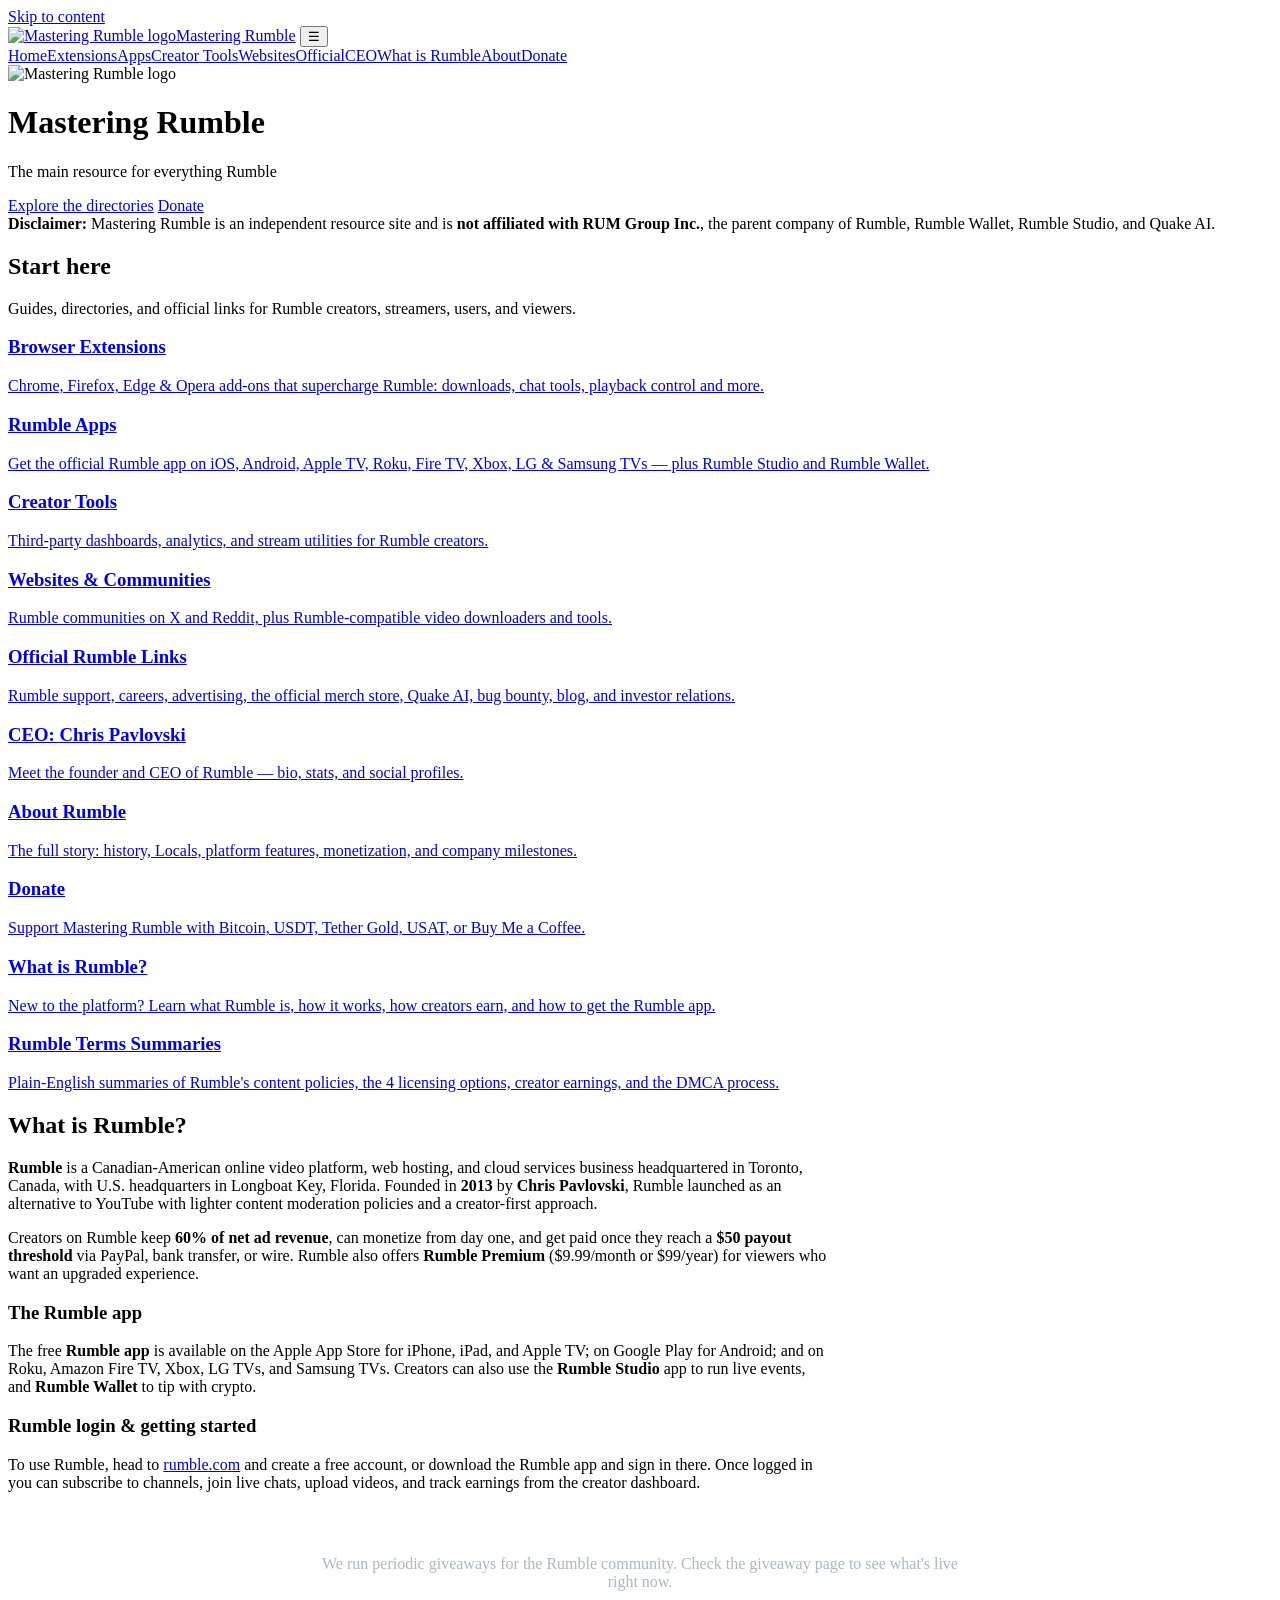
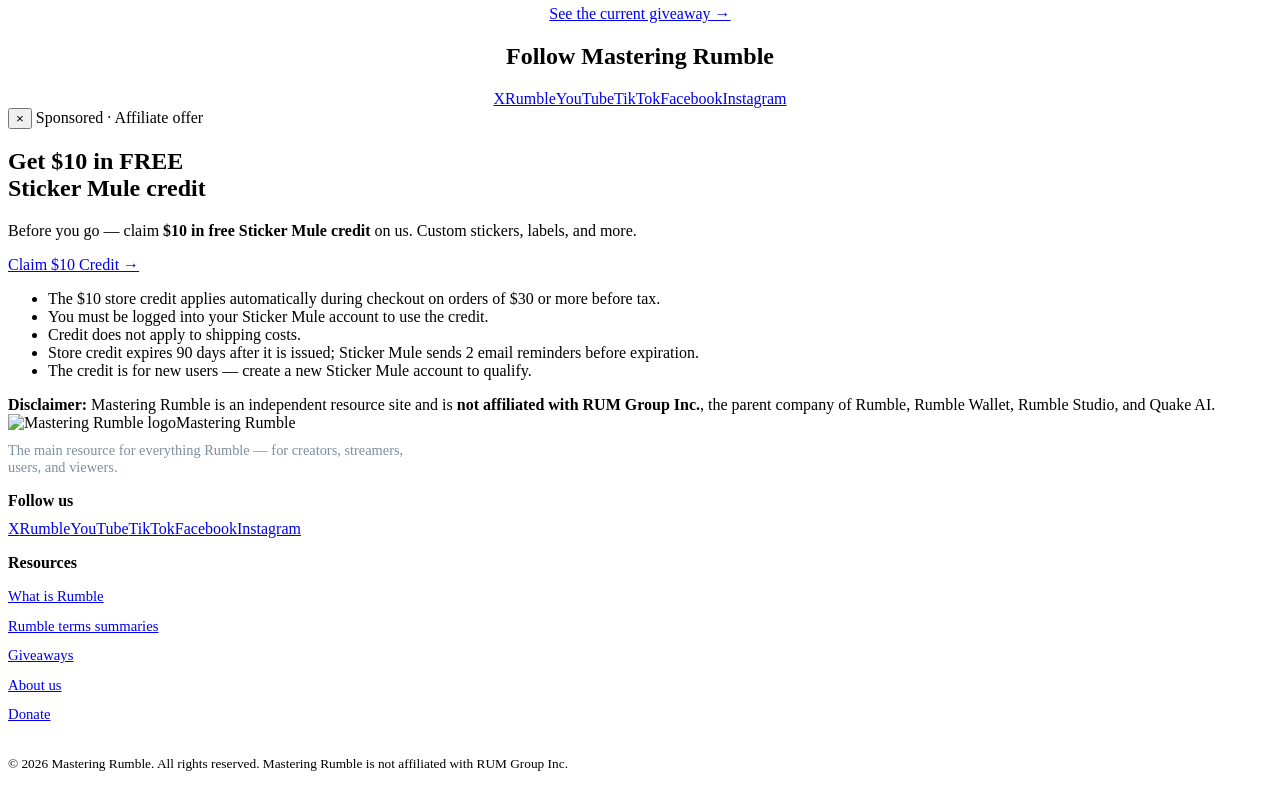
==== index.html @ aca69d5c "deploy index.html" ====
<!DOCTYPE html>
<html lang="en">
<head>
<meta charset="utf-8">
<meta name="viewport" content="width=device-width, initial-scale=1">
<title>Mastering Rumble — The Main Resource for Everything Rumble</title>
<meta name="description" content="Mastering Rumble is the main resource for everything Rumble: apps, browser extensions, creator tools, official links, and guides for Rumble creators, streamers, users, and viewers.">
<link rel="canonical" href="https://masteringrumble.com/index.html">
<meta property="og:type" content="website">
<meta property="og:site_name" content="Mastering Rumble">
<meta property="og:title" content="Mastering Rumble — The Main Resource for Everything Rumble">
<meta property="og:description" content="Mastering Rumble is the main resource for everything Rumble: apps, browser extensions, creator tools, official links, and guides for Rumble creators, streamers, users, and viewers.">
<meta property="og:url" content="https://masteringrumble.com/index.html">
<meta property="og:image" content="https://masteringrumble.com/assets/img/og-index.png">
<meta name="twitter:card" content="summary_large_image">
<meta name="twitter:title" content="Mastering Rumble — The Main Resource for Everything Rumble">
<meta name="twitter:description" content="Mastering Rumble is the main resource for everything Rumble: apps, browser extensions, creator tools, official links, and guides for Rumble creators, streamers, users, and viewers.">
<meta name="twitter:image" content="https://masteringrumble.com/assets/img/og-index.png">
<link rel="icon" type="image/png" href="/assets/img/favicon.png">
<link rel="icon" type="image/x-icon" href="/assets/img/favicon.ico">
<link rel="apple-touch-icon" href="/assets/img/apple-touch-icon.png">
<meta name="theme-color" content="#061726">
<link rel="preconnect" href="https://fonts.googleapis.com">
<link rel="preconnect" href="https://fonts.gstatic.com" crossorigin>
<link href="https://fonts.googleapis.com/css2?family=Inter:wght@400;600;700;800&display=swap" rel="stylesheet">
<link rel="stylesheet" href="/assets/css/style.css">
  <script type="application/ld+json">
{
  "@context": "https://schema.org",
  "@type": "Organization",
  "name": "Mastering Rumble",
  "url": "https://masteringrumble.com",
  "logo": "https://masteringrumble.com/assets/MR_Logo.png",
  "sameAs": [
    "https://x.com/masteringrumble",
    "https://rumble.com/masteringrumble",
    "https://youtube.com/@masteringrumble",
    "https://tiktok.com/@masteringrumble",
    "https://facebook.com/masteringrumble",
    "https://instagram.com/masteringrumble"
  ]
}
  </script>
  <script type="application/ld+json">
{
  "@context": "https://schema.org",
  "@type": "WebSite",
  "name": "Mastering Rumble",
  "url": "https://masteringrumble.com",
  "description": "The main resource for everything Rumble: apps, browser extensions, creator tools, official links, and guides for Rumble creators, streamers, users, and viewers."
}
  </script>
</head>
<body>
<a class="skip" href="#main">Skip to content</a>
<header class="site">
<div class="wrap nav">
<a class="brand" href="/index.html"><img src="/assets/MR_Logo.png" alt="Mastering Rumble logo" width="42" height="42">Mastering Rumble</a>
<button class="nav-toggle" id="navToggle" aria-label="Toggle navigation">&#9776;</button>
<nav class="links" id="navLinks" aria-label="Main navigation">
<a href="/index.html" class="active">Home</a><a href="/extensions.html">Extensions</a><a href="/apps.html">Apps</a><a href="/creator-tools.html">Creator Tools</a><a href="/websites.html">Websites</a><a href="/official.html">Official</a><a href="/ceo.html">CEO</a><a href="/what-is-rumble.html">What is Rumble</a><a href="/about.html">About</a><a href="/donate.html">Donate</a>
</nav>
</div>
</header>
<main id="main">
<div class="hero">
<div class="wrap">
<img class="logo" src="/assets/MR_Logo.png" alt="Mastering Rumble logo" width="150" height="150">
<h1>Mastering <span class="g">Rumble</span></h1>
<p class="tag">The main resource for everything Rumble</p>
<a class="btn" href="/extensions.html">Explore the directories</a>
<a class="btn ghost" href="/donate.html">Donate</a>
</div>
</div>
<div class="wrap"><div class="disclaimer"><strong>Disclaimer:</strong> Mastering Rumble is an independent resource site and is <strong>not affiliated with RUM Group Inc.</strong>, the parent company of Rumble, Rumble Wallet, Rumble Studio, and Quake AI.</div></div>
<section><div class="wrap">
<h2 class="sec">Start <span class="g">here</span></h2>
<p class="lead">Guides, directories, and official links for Rumble creators, streamers, users, and viewers.</p>
<div class="cards"><article class="card"><a class="cardlink" href="/extensions.html"><h3>Browser Extensions</h3><p>Chrome, Firefox, Edge & Opera add-ons that supercharge Rumble: downloads, chat tools, playback control and more.</p></a></article><article class="card"><a class="cardlink" href="/apps.html"><h3>Rumble Apps</h3><p>Get the official Rumble app on iOS, Android, Apple TV, Roku, Fire TV, Xbox, LG & Samsung TVs — plus Rumble Studio and Rumble Wallet.</p></a></article><article class="card"><a class="cardlink" href="/creator-tools.html"><h3>Creator Tools</h3><p>Third-party dashboards, analytics, and stream utilities for Rumble creators.</p></a></article><article class="card"><a class="cardlink" href="/websites.html"><h3>Websites & Communities</h3><p>Rumble communities on X and Reddit, plus Rumble-compatible video downloaders and tools.</p></a></article><article class="card"><a class="cardlink" href="/official.html"><h3>Official Rumble Links</h3><p>Rumble support, careers, advertising, the official merch store, Quake AI, bug bounty, blog, and investor relations.</p></a></article><article class="card"><a class="cardlink" href="/ceo.html"><h3>CEO: Chris Pavlovski</h3><p>Meet the founder and CEO of Rumble — bio, stats, and social profiles.</p></a></article><article class="card"><a class="cardlink" href="/about.html"><h3>About Rumble</h3><p>The full story: history, Locals, platform features, monetization, and company milestones.</p></a></article><article class="card"><a class="cardlink" href="/donate.html"><h3>Donate</h3><p>Support Mastering Rumble with Bitcoin, USDT, Tether Gold, USAT, or Buy Me a Coffee.</p></a></article><article class="card"><a class="cardlink" href="/what-is-rumble.html"><h3>What is Rumble?</h3><p>New to the platform? Learn what Rumble is, how it works, how creators earn, and how to get the Rumble app.</p></a></article><article class="card"><a class="cardlink" href="/official.html#legal"><h3>Rumble Terms Summaries</h3><p>Plain-English summaries of Rumble's content policies, the 4 licensing options, creator earnings, and the DMCA process.</p></a></article></div>
</div></section>
<section><div class="wrap">
<h2 class="sec">What is <span class="g">Rumble</span>?</h2>
<div class="prose" style="max-width:820px">
<p><strong>Rumble</strong> is a Canadian-American online video platform, web hosting, and cloud services business headquartered in Toronto, Canada, with U.S. headquarters in Longboat Key, Florida. Founded in <strong>2013</strong> by <strong>Chris Pavlovski</strong>, Rumble launched as an alternative to YouTube with lighter content moderation policies and a creator-first approach.</p>
<p>Creators on Rumble keep <strong>60% of net ad revenue</strong>, can monetize from day one, and get paid once they reach a <strong>$50 payout threshold</strong> via PayPal, bank transfer, or wire. Rumble also offers <strong>Rumble Premium</strong> ($9.99/month or $99/year) for viewers who want an upgraded experience.</p>
<h3>The Rumble app</h3>
<p>The free <strong>Rumble app</strong> is available on the Apple App Store for iPhone, iPad, and Apple TV; on Google Play for Android; and on Roku, Amazon Fire TV, Xbox, LG TVs, and Samsung TVs. Creators can also use the <strong>Rumble Studio</strong> app to run live events, and <strong>Rumble Wallet</strong> to tip with crypto.</p>
<h3>Rumble login &amp; getting started</h3>
<p>To use Rumble, head to <a href="https://rumble.com" target="_blank" rel="noopener">rumble.com</a> and create a free account, or download the Rumble app and sign in there. Once logged in you can subscribe to channels, join live chats, upload videos, and track earnings from the creator dashboard.</p>
</div>
</div></section>
<section><div class="wrap">
<div class="addr" style="text-align:center;border-color:var(--green)">
<h3 style="font-size:1.25rem;color:#fff">Current <span style="color:var(--green)">giveaways</span></h3>
<p style="color:#a9b8c4;max-width:640px;margin:0 auto 14px">We run periodic giveaways for the Rumble community. Check the giveaway page to see what's live right now.</p>
<a class="btn" href="/giveaway/">See the current giveaway &rarr;</a>
</div>
</div></section>
<section><div class="wrap" style="text-align:center">
<h2 class="sec">Follow <span class="g">Mastering Rumble</span></h2>
<div class="socials"><a href="https://x.com/masteringrumble" target="_blank" rel="noopener">X</a><a href="https://rumble.com/masteringrumble" target="_blank" rel="noopener">Rumble</a><a href="https://youtube.com/@masteringrumble" target="_blank" rel="noopener">YouTube</a><a href="https://tiktok.com/@masteringrumble" target="_blank" rel="noopener">TikTok</a><a href="https://facebook.com/masteringrumble" target="_blank" rel="noopener">Facebook</a><a href="https://instagram.com/masteringrumble" target="_blank" rel="noopener">Instagram</a></div>
</div></section>
</main>
<div id="exitOverlay" role="dialog" aria-modal="true" aria-labelledby="exitTitle">
<div id="exitPopup">
<button id="exitClose" aria-label="Close offer">&times;</button>
<span class="badge">Sponsored &middot; Affiliate offer</span>
<h2 id="exitTitle">Get <span class="g">$10</span> in FREE<br>Sticker Mule credit</h2>
<p>Before you go — claim <strong>$10 in free Sticker Mule credit</strong> on us. Custom stickers, labels, and more.</p>
<a class="btn" href="https://www.stickermule.com/unlock?ref_id=0599935801&utm_medium=link&utm_source=invite" target="_blank" rel="sponsored noopener nofollow">Claim $10 Credit &rarr;</a>
<div class="terms" style="margin-top:16px"><ul><li>The $10 store credit applies automatically during checkout on orders of $30 or more before tax.</li><li>You must be logged into your Sticker Mule account to use the credit.</li><li>Credit does not apply to shipping costs.</li><li>Store credit expires 90 days after it is issued; Sticker Mule sends 2 email reminders before expiration.</li><li>The credit is for new users — create a new Sticker Mule account to qualify.</li></ul></div>
</div>
</div>
<footer>
<div class="wrap">
<div class="disclaimer"><strong>Disclaimer:</strong> Mastering Rumble is an independent resource site and is <strong>not affiliated with RUM Group Inc.</strong>, the parent company of Rumble, Rumble Wallet, Rumble Studio, and Quake AI.</div>
<div class="frow">
<div>
<div class="fbrand"><img src="/assets/MR_Logo.png" alt="Mastering Rumble logo" width="38" height="38">Mastering Rumble</div>
<p style="margin-top:10px;max-width:420px;font-size:.9rem;color:#7d8fa0">The main resource for everything Rumble — for creators, streamers, users, and viewers.</p>
</div>
<div>
<p style="font-weight:700;margin-bottom:10px">Follow us</p>
<div class="socials" style="justify-content:flex-start;margin:0"><a href="https://x.com/masteringrumble" target="_blank" rel="noopener">X</a><a href="https://rumble.com/masteringrumble" target="_blank" rel="noopener">Rumble</a><a href="https://youtube.com/@masteringrumble" target="_blank" rel="noopener">YouTube</a><a href="https://tiktok.com/@masteringrumble" target="_blank" rel="noopener">TikTok</a><a href="https://facebook.com/masteringrumble" target="_blank" rel="noopener">Facebook</a><a href="https://instagram.com/masteringrumble" target="_blank" rel="noopener">Instagram</a></div>
</div>
<div>
<p style="font-weight:700;margin-bottom:10px">Resources</p>
<p style="font-size:.92rem;line-height:2;margin:0">
<a href="/what-is-rumble.html">What is Rumble</a><br>
<a href="/official.html#legal">Rumble terms summaries</a><br>
<a href="/giveaway/">Giveaways</a><br>
<a href="/about.html">About us</a><br>
<a href="/donate.html">Donate</a>
</p>
</div>
</div>
<p style="margin-top:24px"><small>&copy; 2026 Mastering Rumble. All rights reserved. Mastering Rumble is not affiliated with RUM Group Inc.</small></p>
</div>
</footer>
<script src="/assets/js/main.js"></script>
</body>
</html>
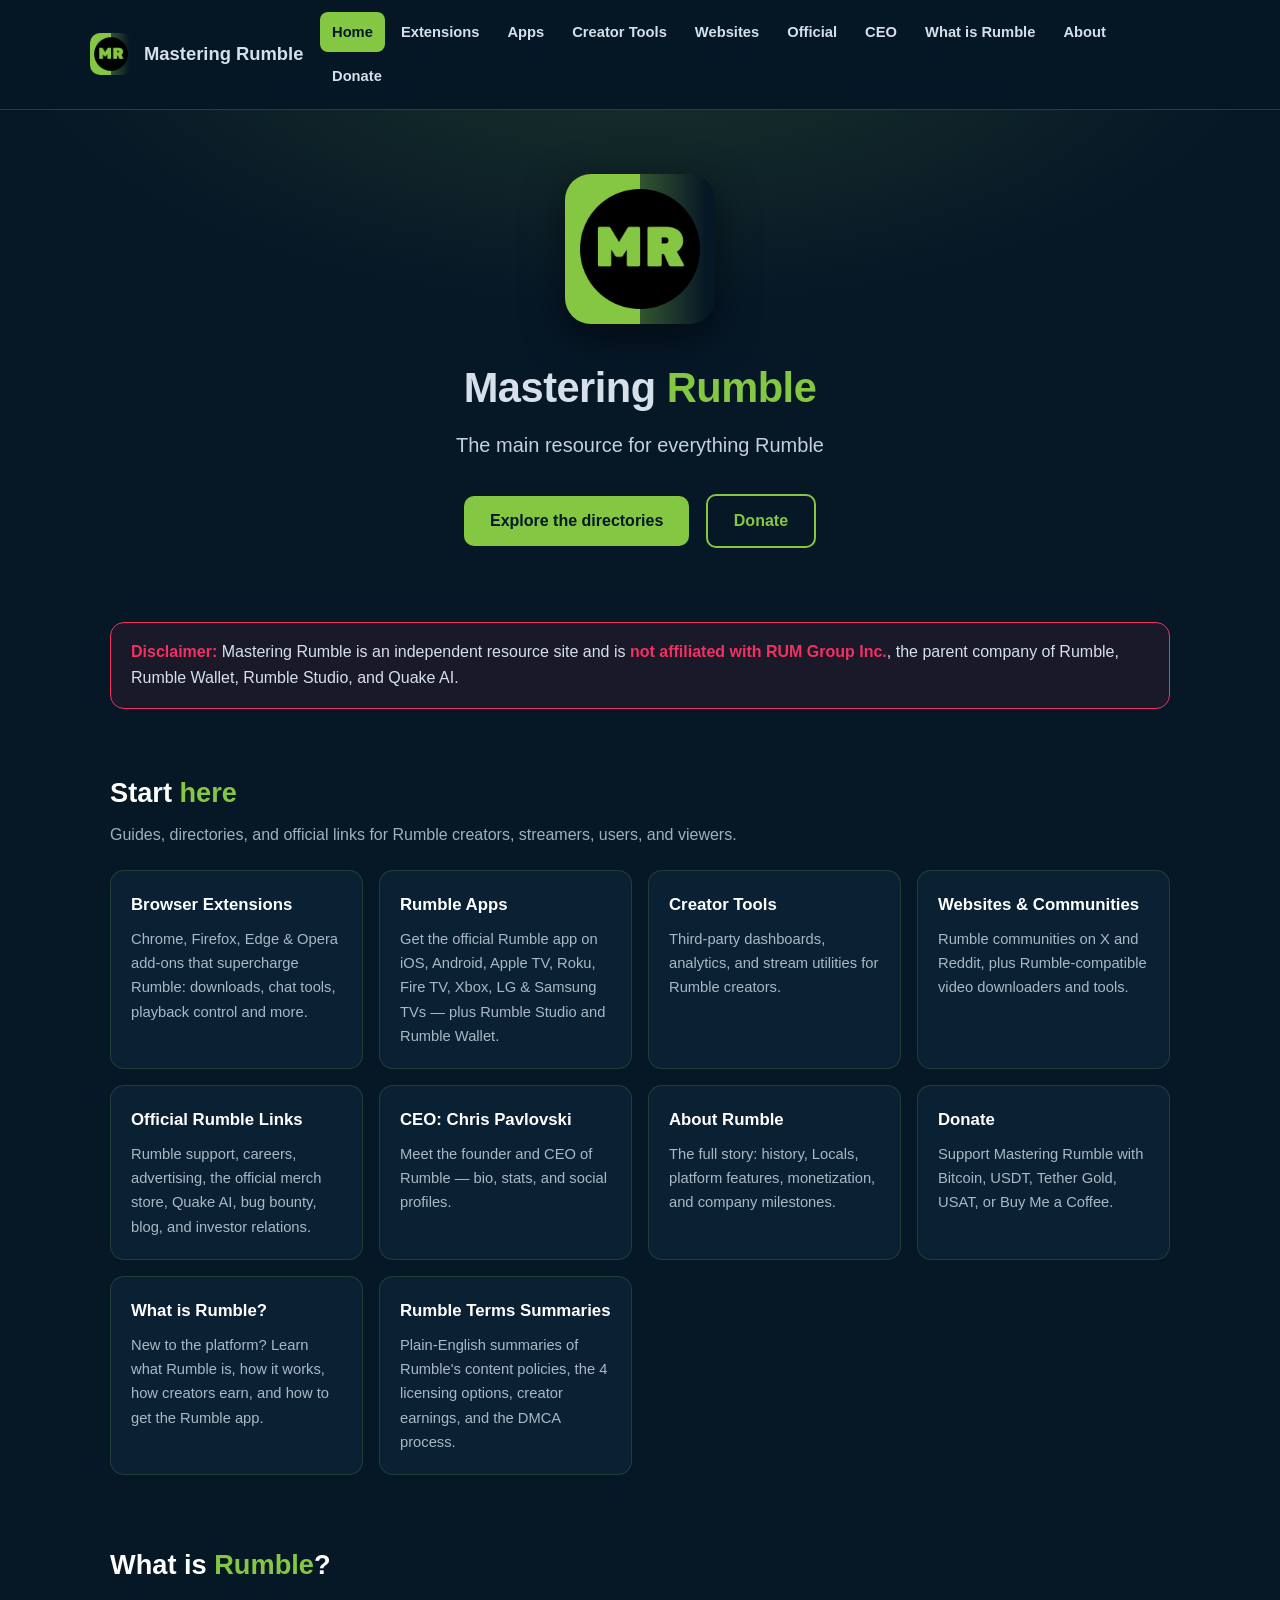
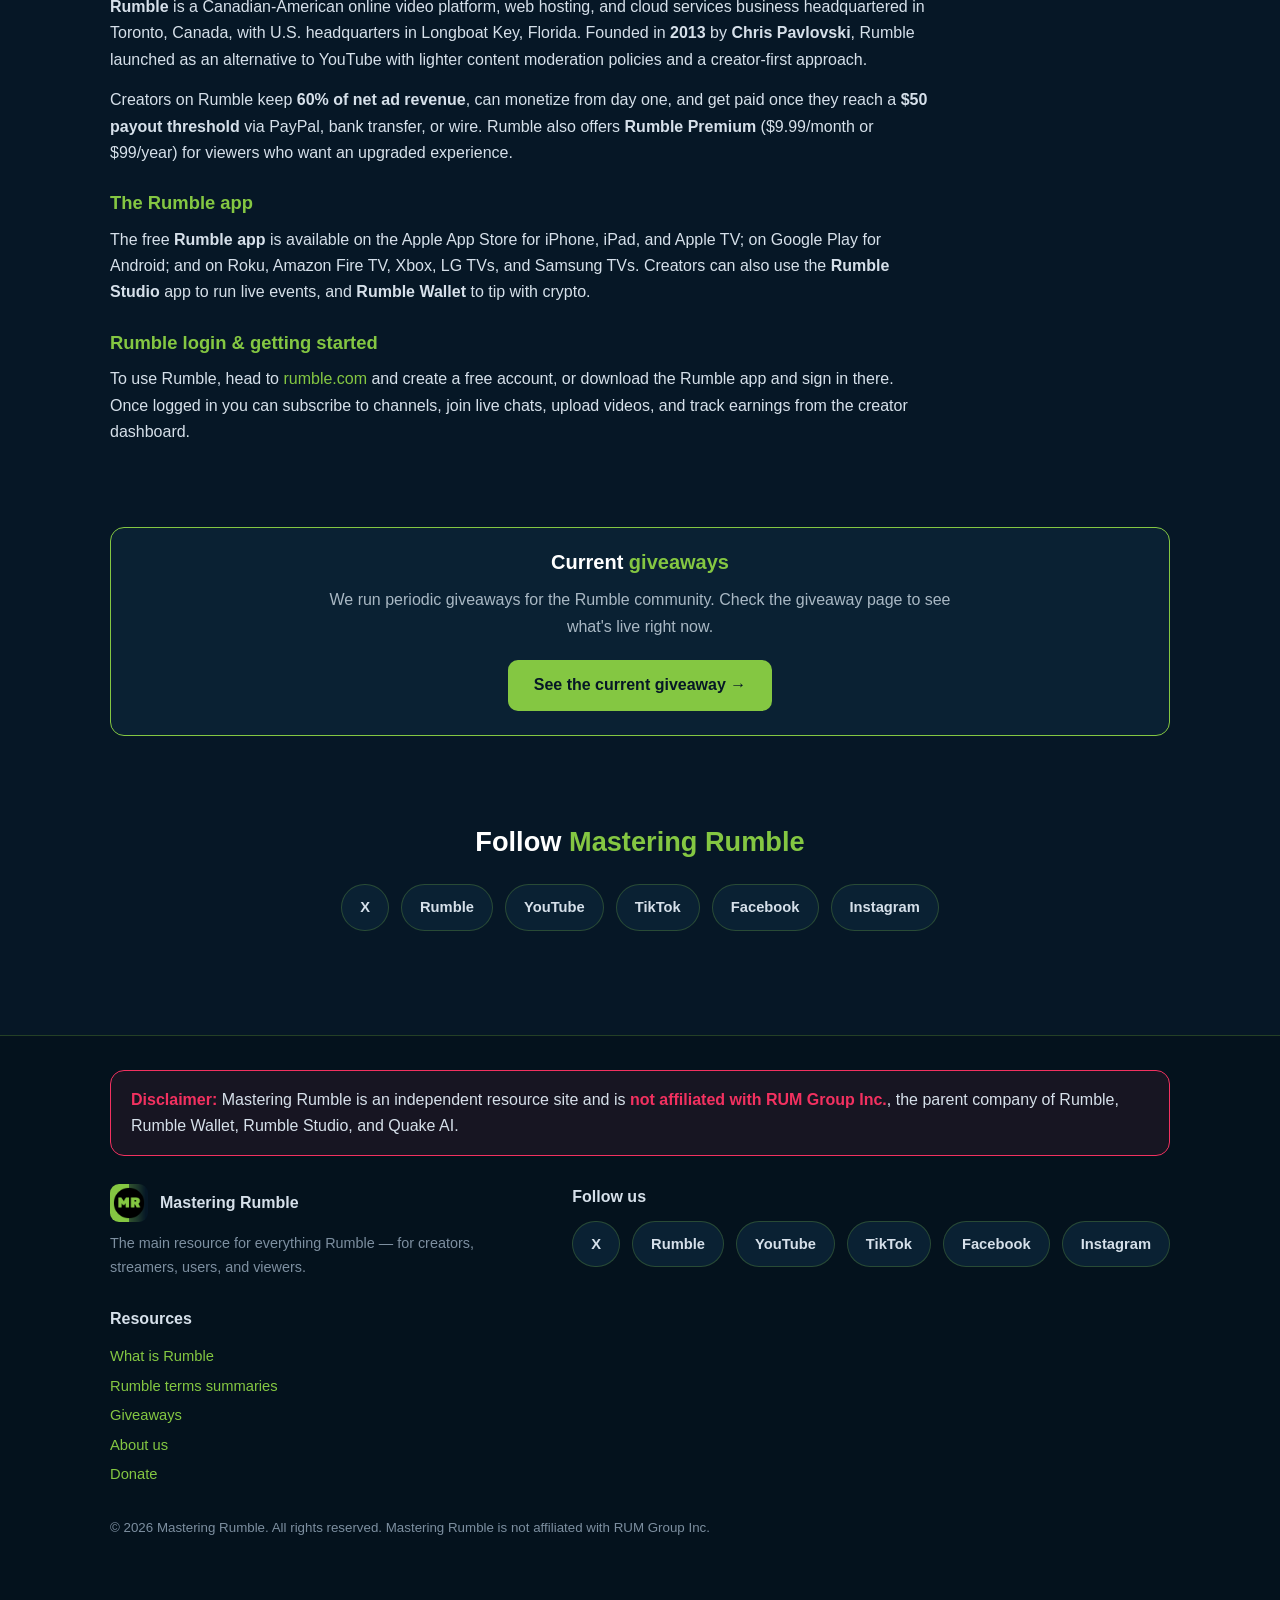
==== commit 0dfcd1bd: "deploy index.html" ====
--- a/index.html
+++ b/index.html
@@ -16,14 +16,14 @@
 <meta name="twitter:title" content="Mastering Rumble — The Main Resource for Everything Rumble">
 <meta name="twitter:description" content="Mastering Rumble is the main resource for everything Rumble: apps, browser extensions, creator tools, official links, and guides for Rumble creators, streamers, users, and viewers.">
 <meta name="twitter:image" content="https://masteringrumble.com/assets/img/og-index.png">
-<link rel="icon" type="image/png" href="/assets/img/favicon.png">
-<link rel="icon" type="image/x-icon" href="/assets/img/favicon.ico">
-<link rel="apple-touch-icon" href="/assets/img/apple-touch-icon.png">
+<link rel="icon" type="image/png" href="assets/img/favicon.png">
+<link rel="icon" type="image/x-icon" href="assets/img/favicon.ico">
+<link rel="apple-touch-icon" href="assets/img/apple-touch-icon.png">
 <meta name="theme-color" content="#061726">
 <link rel="preconnect" href="https://fonts.googleapis.com">
 <link rel="preconnect" href="https://fonts.gstatic.com" crossorigin>
 <link href="https://fonts.googleapis.com/css2?family=Inter:wght@400;600;700;800&display=swap" rel="stylesheet">
-<link rel="stylesheet" href="/assets/css/style.css">
+<link rel="stylesheet" href="assets/css/style.css">
   <script type="application/ld+json">
 {
   "@context": "https://schema.org",
@@ -55,28 +55,28 @@
 <a class="skip" href="#main">Skip to content</a>
 <header class="site">
 <div class="wrap nav">
-<a class="brand" href="/index.html"><img src="/assets/MR_Logo.png" alt="Mastering Rumble logo" width="42" height="42">Mastering Rumble</a>
+<a class="brand" href="index.html"><img src="assets/MR_Logo.png" alt="Mastering Rumble logo" width="42" height="42">Mastering Rumble</a>
 <button class="nav-toggle" id="navToggle" aria-label="Toggle navigation">&#9776;</button>
 <nav class="links" id="navLinks" aria-label="Main navigation">
-<a href="/index.html" class="active">Home</a><a href="/extensions.html">Extensions</a><a href="/apps.html">Apps</a><a href="/creator-tools.html">Creator Tools</a><a href="/websites.html">Websites</a><a href="/official.html">Official</a><a href="/ceo.html">CEO</a><a href="/what-is-rumble.html">What is Rumble</a><a href="/about.html">About</a><a href="/donate.html">Donate</a>
+<a href="index.html" class="active">Home</a><a href="extensions.html">Extensions</a><a href="apps.html">Apps</a><a href="creator-tools.html">Creator Tools</a><a href="websites.html">Websites</a><a href="official.html">Official</a><a href="ceo.html">CEO</a><a href="what-is-rumble.html">What is Rumble</a><a href="about.html">About</a><a href="donate.html">Donate</a>
 </nav>
 </div>
 </header>
 <main id="main">
 <div class="hero">
 <div class="wrap">
-<img class="logo" src="/assets/MR_Logo.png" alt="Mastering Rumble logo" width="150" height="150">
+<img class="logo" src="assets/MR_Logo.png" alt="Mastering Rumble logo" width="150" height="150">
 <h1>Mastering <span class="g">Rumble</span></h1>
 <p class="tag">The main resource for everything Rumble</p>
-<a class="btn" href="/extensions.html">Explore the directories</a>
-<a class="btn ghost" href="/donate.html">Donate</a>
+<a class="btn" href="extensions.html">Explore the directories</a>
+<a class="btn ghost" href="donate.html">Donate</a>
 </div>
 </div>
 <div class="wrap"><div class="disclaimer"><strong>Disclaimer:</strong> Mastering Rumble is an independent resource site and is <strong>not affiliated with RUM Group Inc.</strong>, the parent company of Rumble, Rumble Wallet, Rumble Studio, and Quake AI.</div></div>
 <section><div class="wrap">
 <h2 class="sec">Start <span class="g">here</span></h2>
 <p class="lead">Guides, directories, and official links for Rumble creators, streamers, users, and viewers.</p>
-<div class="cards"><article class="card"><a class="cardlink" href="/extensions.html"><h3>Browser Extensions</h3><p>Chrome, Firefox, Edge & Opera add-ons that supercharge Rumble: downloads, chat tools, playback control and more.</p></a></article><article class="card"><a class="cardlink" href="/apps.html"><h3>Rumble Apps</h3><p>Get the official Rumble app on iOS, Android, Apple TV, Roku, Fire TV, Xbox, LG & Samsung TVs — plus Rumble Studio and Rumble Wallet.</p></a></article><article class="card"><a class="cardlink" href="/creator-tools.html"><h3>Creator Tools</h3><p>Third-party dashboards, analytics, and stream utilities for Rumble creators.</p></a></article><article class="card"><a class="cardlink" href="/websites.html"><h3>Websites & Communities</h3><p>Rumble communities on X and Reddit, plus Rumble-compatible video downloaders and tools.</p></a></article><article class="card"><a class="cardlink" href="/official.html"><h3>Official Rumble Links</h3><p>Rumble support, careers, advertising, the official merch store, Quake AI, bug bounty, blog, and investor relations.</p></a></article><article class="card"><a class="cardlink" href="/ceo.html"><h3>CEO: Chris Pavlovski</h3><p>Meet the founder and CEO of Rumble — bio, stats, and social profiles.</p></a></article><article class="card"><a class="cardlink" href="/about.html"><h3>About Rumble</h3><p>The full story: history, Locals, platform features, monetization, and company milestones.</p></a></article><article class="card"><a class="cardlink" href="/donate.html"><h3>Donate</h3><p>Support Mastering Rumble with Bitcoin, USDT, Tether Gold, USAT, or Buy Me a Coffee.</p></a></article><article class="card"><a class="cardlink" href="/what-is-rumble.html"><h3>What is Rumble?</h3><p>New to the platform? Learn what Rumble is, how it works, how creators earn, and how to get the Rumble app.</p></a></article><article class="card"><a class="cardlink" href="/official.html#legal"><h3>Rumble Terms Summaries</h3><p>Plain-English summaries of Rumble's content policies, the 4 licensing options, creator earnings, and the DMCA process.</p></a></article></div>
+<div class="cards"><article class="card"><a class="cardlink" href="extensions.html"><h3>Browser Extensions</h3><p>Chrome, Firefox, Edge & Opera add-ons that supercharge Rumble: downloads, chat tools, playback control and more.</p></a></article><article class="card"><a class="cardlink" href="apps.html"><h3>Rumble Apps</h3><p>Get the official Rumble app on iOS, Android, Apple TV, Roku, Fire TV, Xbox, LG & Samsung TVs — plus Rumble Studio and Rumble Wallet.</p></a></article><article class="card"><a class="cardlink" href="creator-tools.html"><h3>Creator Tools</h3><p>Third-party dashboards, analytics, and stream utilities for Rumble creators.</p></a></article><article class="card"><a class="cardlink" href="websites.html"><h3>Websites & Communities</h3><p>Rumble communities on X and Reddit, plus Rumble-compatible video downloaders and tools.</p></a></article><article class="card"><a class="cardlink" href="official.html"><h3>Official Rumble Links</h3><p>Rumble support, careers, advertising, the official merch store, Quake AI, bug bounty, blog, and investor relations.</p></a></article><article class="card"><a class="cardlink" href="ceo.html"><h3>CEO: Chris Pavlovski</h3><p>Meet the founder and CEO of Rumble — bio, stats, and social profiles.</p></a></article><article class="card"><a class="cardlink" href="about.html"><h3>About Rumble</h3><p>The full story: history, Locals, platform features, monetization, and company milestones.</p></a></article><article class="card"><a class="cardlink" href="donate.html"><h3>Donate</h3><p>Support Mastering Rumble with Bitcoin, USDT, Tether Gold, USAT, or Buy Me a Coffee.</p></a></article><article class="card"><a class="cardlink" href="what-is-rumble.html"><h3>What is Rumble?</h3><p>New to the platform? Learn what Rumble is, how it works, how creators earn, and how to get the Rumble app.</p></a></article><article class="card"><a class="cardlink" href="official.html#legal"><h3>Rumble Terms Summaries</h3><p>Plain-English summaries of Rumble's content policies, the 4 licensing options, creator earnings, and the DMCA process.</p></a></article></div>
 </div></section>
 <section><div class="wrap">
 <h2 class="sec">What is <span class="g">Rumble</span>?</h2>
@@ -93,7 +93,7 @@
 <div class="addr" style="text-align:center;border-color:var(--green)">
 <h3 style="font-size:1.25rem;color:#fff">Current <span style="color:var(--green)">giveaways</span></h3>
 <p style="color:#a9b8c4;max-width:640px;margin:0 auto 14px">We run periodic giveaways for the Rumble community. Check the giveaway page to see what's live right now.</p>
-<a class="btn" href="/giveaway/">See the current giveaway &rarr;</a>
+<a class="btn" href="giveaway/">See the current giveaway &rarr;</a>
 </div>
 </div></section>
 <section><div class="wrap" style="text-align:center">
@@ -116,7 +116,7 @@
 <div class="disclaimer"><strong>Disclaimer:</strong> Mastering Rumble is an independent resource site and is <strong>not affiliated with RUM Group Inc.</strong>, the parent company of Rumble, Rumble Wallet, Rumble Studio, and Quake AI.</div>
 <div class="frow">
 <div>
-<div class="fbrand"><img src="/assets/MR_Logo.png" alt="Mastering Rumble logo" width="38" height="38">Mastering Rumble</div>
+<div class="fbrand"><img src="assets/MR_Logo.png" alt="Mastering Rumble logo" width="38" height="38">Mastering Rumble</div>
 <p style="margin-top:10px;max-width:420px;font-size:.9rem;color:#7d8fa0">The main resource for everything Rumble — for creators, streamers, users, and viewers.</p>
 </div>
 <div>
@@ -126,17 +126,17 @@
 <div>
 <p style="font-weight:700;margin-bottom:10px">Resources</p>
 <p style="font-size:.92rem;line-height:2;margin:0">
-<a href="/what-is-rumble.html">What is Rumble</a><br>
-<a href="/official.html#legal">Rumble terms summaries</a><br>
-<a href="/giveaway/">Giveaways</a><br>
-<a href="/about.html">About us</a><br>
-<a href="/donate.html">Donate</a>
+<a href="what-is-rumble.html">What is Rumble</a><br>
+<a href="official.html#legal">Rumble terms summaries</a><br>
+<a href="giveaway/">Giveaways</a><br>
+<a href="about.html">About us</a><br>
+<a href="donate.html">Donate</a>
 </p>
 </div>
 </div>
 <p style="margin-top:24px"><small>&copy; 2026 Mastering Rumble. All rights reserved. Mastering Rumble is not affiliated with RUM Group Inc.</small></p>
 </div>
 </footer>
-<script src="/assets/js/main.js"></script>
+<script src="assets/js/main.js"></script>
 </body>
 </html>
--- a/assets/css/style.css
+++ b/assets/css/style.css
@@ -0,0 +1,148 @@
+:root{
+  --dark:#061726;
+  --dark2:#0a2133;
+  --green:#84c742;
+  --woke:#4c8702;
+  --bone:#d6e0ea;
+  --red:#f23160;
+  --fjord:#49596a;
+  --lite:#f3f5f8;
+  --radius:14px;
+}
+*{box-sizing:border-box;margin:0;padding:0}
+html{scroll-behavior:smooth}
+body{
+  font-family:'Inter',-apple-system,BlinkMacSystemFont,'Segoe UI',Roboto,Helvetica,Arial,sans-serif;
+  background:var(--dark);
+  color:var(--bone);
+  line-height:1.65;
+  font-size:16px;
+}
+a{color:var(--green);text-decoration:none}
+a:hover{text-decoration:underline}
+img{max-width:100%;height:auto}
+.wrap{max-width:1100px;margin:0 auto;padding:0 20px}
+
+/* Header */
+header.site{position:sticky;top:0;z-index:50;background:rgba(6,23,38,.96);backdrop-filter:blur(8px);border-bottom:1px solid rgba(132,199,66,.25)}
+.nav{display:flex;align-items:center;gap:18px;padding:12px 0}
+.brand{display:flex;align-items:center;gap:12px;font-weight:800;font-size:1.15rem;color:var(--bone);white-space:nowrap}
+.brand img{width:42px;height:42px;border-radius:10px}
+.brand:hover{text-decoration:none}
+nav.links{display:flex;gap:4px;flex-wrap:wrap;margin-left:auto}
+nav.links a{color:var(--bone);padding:8px 12px;border-radius:8px;font-size:.92rem;font-weight:600}
+nav.links a:hover{background:rgba(132,199,66,.12);text-decoration:none}
+nav.links a.active{background:var(--green);color:#061726}
+.nav-toggle{display:none;margin-left:auto;background:none;border:1px solid var(--fjord);color:var(--bone);border-radius:8px;padding:8px 12px;font-size:1.1rem;cursor:pointer}
+
+/* Hero */
+.hero{text-align:center;padding:64px 20px 40px;background:radial-gradient(900px 400px at 50% -80px,rgba(132,199,66,.16),transparent 70%)}
+.hero img.logo{width:150px;height:150px;border-radius:26px;box-shadow:0 12px 40px rgba(0,0,0,.5)}
+.hero h1{font-size:2.6rem;margin:22px 0 6px;letter-spacing:-.5px}
+.hero h1 .g{color:var(--green)}
+.hero p.tag{font-size:1.25rem;color:var(--bone);opacity:.92;margin-bottom:26px}
+.btn{display:inline-block;background:var(--green);color:#061726;font-weight:700;padding:12px 26px;border-radius:10px;margin:6px}
+.btn:hover{background:#93d654;text-decoration:none}
+.btn.ghost{background:transparent;color:var(--green);border:2px solid var(--green)}
+.btn.ghost:hover{background:rgba(132,199,66,.12)}
+
+/* Disclaimer banner */
+.disclaimer{border:1px solid var(--red);background:rgba(242,49,96,.08);border-radius:var(--radius);padding:16px 20px;margin:28px auto;max-width:1100px}
+.disclaimer strong{color:var(--red)}
+footer .disclaimer{margin-top:0}
+
+/* Sections & cards */
+section{padding:34px 0}
+h2.sec{font-size:1.7rem;margin-bottom:6px;color:#fff}
+h2.sec .g{color:var(--green)}
+p.lead{color:var(--fjord);color:#9fb0bf;margin-bottom:22px;max-width:760px}
+.cards{display:grid;grid-template-columns:repeat(auto-fill,minmax(250px,1fr));gap:16px}
+.card{background:var(--dark2);border:1px solid rgba(132,199,66,.18);border-radius:var(--radius);padding:20px;transition:transform .15s,border-color .15s}
+.card:hover{transform:translateY(-3px);border-color:var(--green)}
+.card h3{font-size:1.05rem;margin-bottom:8px;color:#fff}
+.card p{font-size:.92rem;color:#a9b8c4}
+.card a.cardlink{color:inherit}
+.card a.cardlink:hover{text-decoration:none}
+
+/* Social row */
+.socials{display:flex;gap:12px;justify-content:center;flex-wrap:wrap;margin:20px 0}
+.socials a{background:var(--dark2);border:1px solid rgba(132,199,66,.25);color:var(--bone);font-weight:700;padding:10px 18px;border-radius:999px;font-size:.92rem}
+.socials a:hover{background:var(--green);color:#061726;text-decoration:none}
+
+/* Tables (extensions) */
+.tablewrap{overflow-x:auto;margin:0 0 34px;border:1px solid rgba(132,199,66,.18);border-radius:var(--radius)}
+table{width:100%;border-collapse:collapse;font-size:.92rem;background:var(--dark2)}
+th,td{text-align:left;padding:12px 14px;border-bottom:1px solid rgba(73,89,106,.35);vertical-align:top}
+th{background:rgba(132,199,66,.12);color:var(--green);font-size:.8rem;text-transform:uppercase;letter-spacing:.5px;white-space:nowrap}
+tr:last-child td{border-bottom:none}
+td.name{font-weight:700;white-space:nowrap}
+td.users,td.rating{white-space:nowrap}
+.rating{color:var(--green);font-weight:700}
+.nolink{color:var(--fjord);font-style:italic}
+
+/* App list */
+.applist{display:grid;grid-template-columns:repeat(auto-fill,minmax(300px,1fr));gap:14px;margin-bottom:34px}
+.app{background:var(--dark2);border:1px solid rgba(132,199,66,.18);border-radius:var(--radius);padding:18px}
+.app h3{color:#fff;font-size:1rem;margin-bottom:6px}
+.app p{font-size:.88rem;color:#a9b8c4;margin-bottom:10px}
+
+/* Donate */
+.addr{background:var(--dark2);border:1px solid rgba(132,199,66,.22);border-radius:var(--radius);padding:18px;margin-bottom:16px}
+.addr h3{color:var(--green);font-size:1rem;margin-bottom:8px}
+.addr code{display:block;word-break:break-all;background:#04121d;border:1px solid var(--fjord);border-radius:8px;padding:12px;font-size:.85rem;color:var(--bone);margin-bottom:10px}
+.copybtn{background:var(--green);color:#061726;border:none;font-weight:700;padding:8px 18px;border-radius:8px;cursor:pointer;font-size:.9rem}
+.copybtn:hover{background:#93d654}
+.note{background:rgba(242,49,96,.08);border:1px solid var(--red);border-radius:10px;padding:12px 16px;font-size:.92rem;margin:18px 0}
+
+/* Content typography */
+.prose h2{color:#fff;margin:30px 0 10px;font-size:1.5rem}
+.prose h3{color:var(--green);margin:22px 0 8px;font-size:1.15rem}
+.prose p{margin-bottom:14px}
+.prose ul{margin:0 0 16px 22px}
+.prose li{margin-bottom:8px}
+.stats{display:grid;grid-template-columns:repeat(auto-fill,minmax(200px,1fr));gap:12px;margin:16px 0}
+.stat{background:var(--dark2);border-radius:10px;padding:14px;border:1px solid rgba(132,199,66,.15)}
+.stat b{display:block;color:var(--green);font-size:1.3rem}
+.stat span{font-size:.85rem;color:#a9b8c4}
+
+/* Footer */
+footer{border-top:1px solid rgba(132,199,66,.25);margin-top:50px;padding:34px 0 60px;background:#04121d}
+footer .frow{display:flex;gap:26px;flex-wrap:wrap;align-items:flex-start;justify-content:space-between}
+footer .fbrand{display:flex;align-items:center;gap:12px;font-weight:800}
+footer .fbrand img{width:38px;height:38px;border-radius:9px}
+footer small{color:#7d8fa0}
+
+/* Exit popup */
+#exitOverlay{position:fixed;inset:0;background:rgba(0,0,0,.72);display:none;align-items:center;justify-content:center;z-index:999;padding:20px}
+#exitOverlay.show{display:flex}
+#exitPopup{background:var(--dark2);border:2px solid var(--green);border-radius:18px;max-width:480px;width:100%;padding:30px;text-align:center;position:relative;box-shadow:0 20px 60px rgba(0,0,0,.6)}
+#exitPopup .badge{display:inline-block;background:var(--woke);color:#fff;font-size:.72rem;font-weight:800;letter-spacing:1px;text-transform:uppercase;padding:5px 14px;border-radius:999px;margin-bottom:14px}
+#exitPopup h2{color:#fff;font-size:1.5rem;margin-bottom:8px}
+#exitPopup h2 .g{color:var(--green)}
+#exitPopup p{font-size:.93rem;color:#a9b8c4;margin-bottom:14px}
+#exitPopup .terms{font-size:.76rem;color:#7d8fa0;text-align:left;background:#04121d;border-radius:10px;padding:12px 14px;margin-bottom:16px;max-height:130px;overflow-y:auto}
+#exitPopup .terms li{margin-bottom:5px;list-style:none}
+#exitPopup .terms li::before{content:"• ";color:var(--green)}
+#exitClose{position:absolute;top:10px;right:14px;background:none;border:none;color:var(--bone);font-size:1.6rem;cursor:pointer;line-height:1}
+#exitClose:hover{color:var(--red)}
+
+.skip{position:absolute;left:-9999px}
+.skip:focus{left:12px;top:12px;background:var(--green);color:#061726;padding:10px 16px;border-radius:8px;z-index:1000}
+
+@media(max-width:760px){
+  .nav-toggle{display:block}
+  nav.links{display:none;width:100%;flex-direction:column;margin:8px 0 0}
+  nav.links.open{display:flex}
+  .hero h1{font-size:2rem}
+  th,td{padding:10px 8px;font-size:.85rem}
+}
+
+/* Brand swatches (about page) */
+.swatches{display:grid;grid-template-columns:repeat(auto-fill,minmax(150px,1fr));gap:12px;margin:16px 0 28px}
+.swatch{border:1px solid rgba(132,199,66,.18);border-radius:10px;overflow:hidden;background:var(--dark2)}
+.swatch .chip{height:64px}
+.swatch .meta{padding:10px 12px;font-size:.82rem;color:#a9b8c4}
+.swatch .meta b{display:block;color:#fff;font-size:.9rem}
+.logo-desc{display:grid;grid-template-columns:220px 1fr;gap:24px;align-items:center;margin:16px 0 28px}
+.logo-desc img{width:220px;height:220px;border-radius:22px;box-shadow:0 12px 40px rgba(0,0,0,.5)}
+@media(max-width:640px){.logo-desc{grid-template-columns:1fr}.logo-desc img{width:180px;height:180px}}
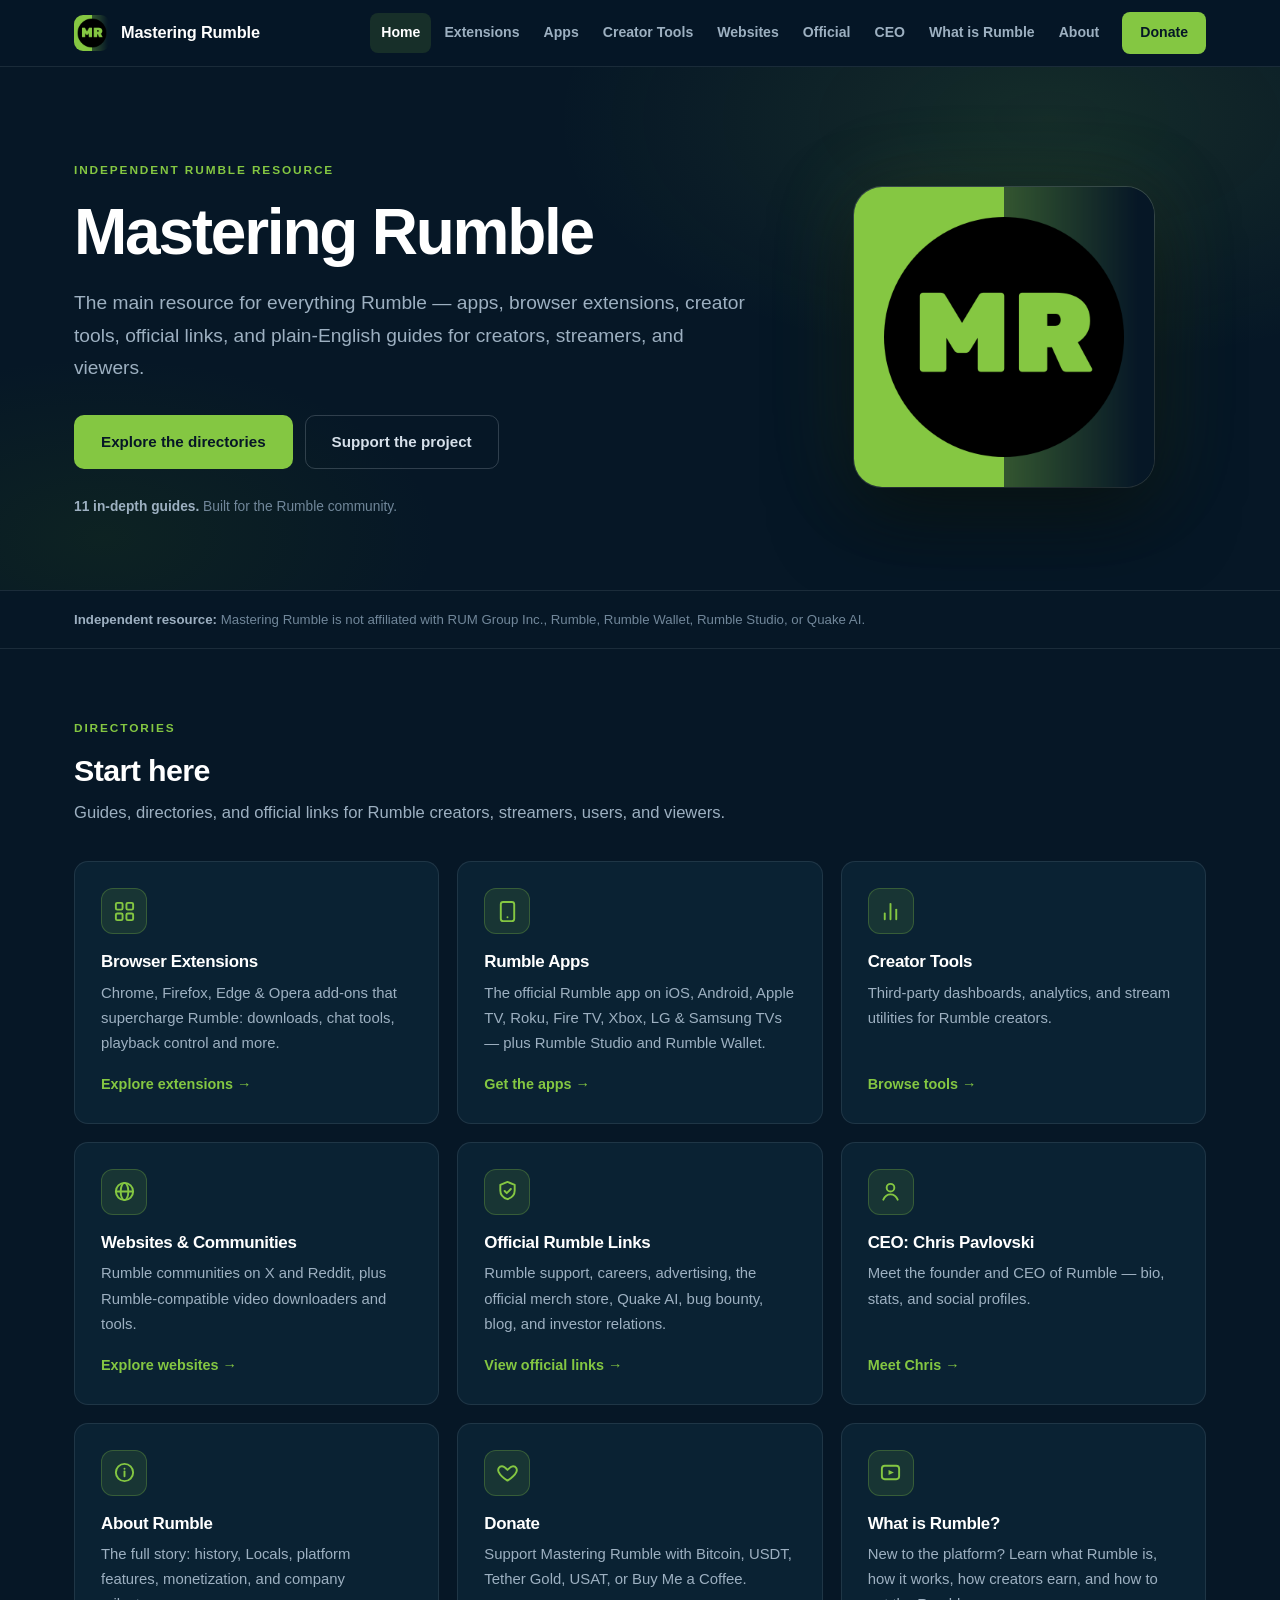
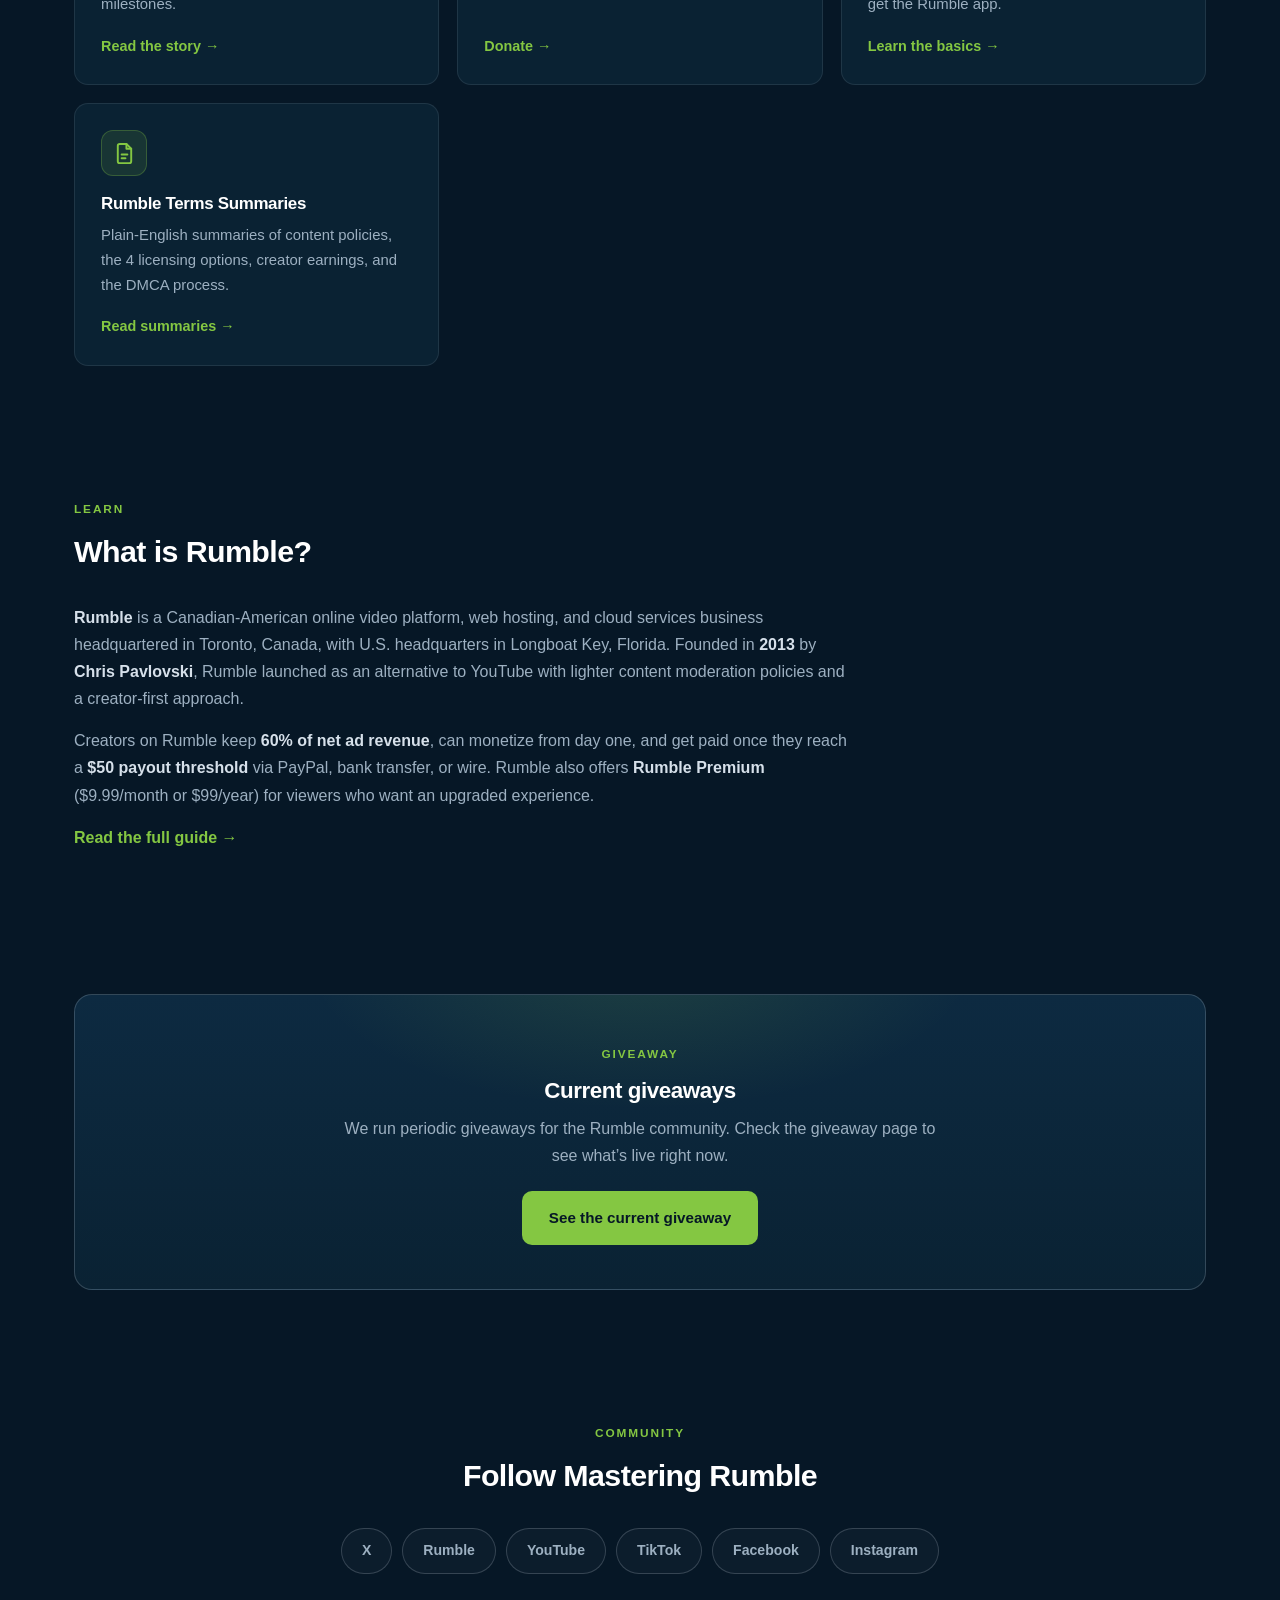
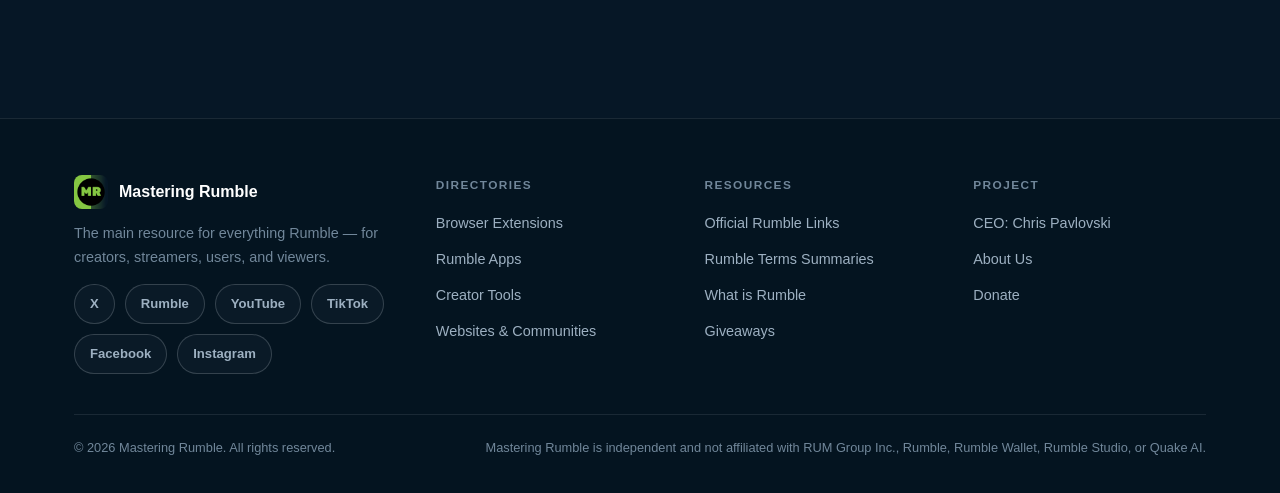
==== commit 0de9f606: "Professional v3 redesign: editorial design system, new header/nav, hero, icon cards" ====
--- a/index.html
+++ b/index.html
@@ -54,50 +54,126 @@
 <body>
 <a class="skip" href="#main">Skip to content</a>
 <header class="site">
-<div class="wrap nav">
-<a class="brand" href="index.html"><img src="assets/MR_Logo.png" alt="Mastering Rumble logo" width="42" height="42">Mastering Rumble</a>
-<button class="nav-toggle" id="navToggle" aria-label="Toggle navigation">&#9776;</button>
+<div class="wrap head">
+<a class="brand" href="index.html"><img src="assets/MR_Logo.png" alt="Mastering Rumble logo" width="36" height="36">Mastering Rumble</a>
 <nav class="links" id="navLinks" aria-label="Main navigation">
-<a href="index.html" class="active">Home</a><a href="extensions.html">Extensions</a><a href="apps.html">Apps</a><a href="creator-tools.html">Creator Tools</a><a href="websites.html">Websites</a><a href="official.html">Official</a><a href="ceo.html">CEO</a><a href="what-is-rumble.html">What is Rumble</a><a href="about.html">About</a><a href="donate.html">Donate</a>
+<a href="index.html" class="active">Home</a><a href="extensions.html">Extensions</a><a href="apps.html">Apps</a><a href="creator-tools.html">Creator Tools</a><a href="websites.html">Websites</a><a href="official.html">Official</a><a href="ceo.html">CEO</a><a href="what-is-rumble.html">What is Rumble</a><a href="about.html">About</a><a class="nav-cta" href="donate.html">Donate</a>
 </nav>
+<button class="nav-toggle" id="navToggle" aria-label="Toggle navigation" aria-expanded="false">&#9776;</button>
 </div>
 </header>
 <main id="main">
 <div class="hero">
-<div class="wrap">
-<img class="logo" src="assets/MR_Logo.png" alt="Mastering Rumble logo" width="150" height="150">
-<h1>Mastering <span class="g">Rumble</span></h1>
-<p class="tag">The main resource for everything Rumble</p>
+<div class="wrap hero-grid">
+<div class="hero-copy">
+<span class="eyebrow">Independent Rumble resource</span>
+<h1>Mastering Rumble</h1>
+<p class="lede">The main resource for everything Rumble — apps, browser extensions, creator tools, official links, and plain-English guides for creators, streamers, and viewers.</p>
+<div class="cta-row">
 <a class="btn" href="extensions.html">Explore the directories</a>
-<a class="btn ghost" href="donate.html">Donate</a>
-</div>
-</div>
-<div class="wrap"><div class="disclaimer"><strong>Disclaimer:</strong> Mastering Rumble is an independent resource site and is <strong>not affiliated with RUM Group Inc.</strong>, the parent company of Rumble, Rumble Wallet, Rumble Studio, and Quake AI.</div></div>
-<section><div class="wrap">
-<h2 class="sec">Start <span class="g">here</span></h2>
-<p class="lead">Guides, directories, and official links for Rumble creators, streamers, users, and viewers.</p>
-<div class="cards"><article class="card"><a class="cardlink" href="extensions.html"><h3>Browser Extensions</h3><p>Chrome, Firefox, Edge & Opera add-ons that supercharge Rumble: downloads, chat tools, playback control and more.</p></a></article><article class="card"><a class="cardlink" href="apps.html"><h3>Rumble Apps</h3><p>Get the official Rumble app on iOS, Android, Apple TV, Roku, Fire TV, Xbox, LG & Samsung TVs — plus Rumble Studio and Rumble Wallet.</p></a></article><article class="card"><a class="cardlink" href="creator-tools.html"><h3>Creator Tools</h3><p>Third-party dashboards, analytics, and stream utilities for Rumble creators.</p></a></article><article class="card"><a class="cardlink" href="websites.html"><h3>Websites & Communities</h3><p>Rumble communities on X and Reddit, plus Rumble-compatible video downloaders and tools.</p></a></article><article class="card"><a class="cardlink" href="official.html"><h3>Official Rumble Links</h3><p>Rumble support, careers, advertising, the official merch store, Quake AI, bug bounty, blog, and investor relations.</p></a></article><article class="card"><a class="cardlink" href="ceo.html"><h3>CEO: Chris Pavlovski</h3><p>Meet the founder and CEO of Rumble — bio, stats, and social profiles.</p></a></article><article class="card"><a class="cardlink" href="about.html"><h3>About Rumble</h3><p>The full story: history, Locals, platform features, monetization, and company milestones.</p></a></article><article class="card"><a class="cardlink" href="donate.html"><h3>Donate</h3><p>Support Mastering Rumble with Bitcoin, USDT, Tether Gold, USAT, or Buy Me a Coffee.</p></a></article><article class="card"><a class="cardlink" href="what-is-rumble.html"><h3>What is Rumble?</h3><p>New to the platform? Learn what Rumble is, how it works, how creators earn, and how to get the Rumble app.</p></a></article><article class="card"><a class="cardlink" href="official.html#legal"><h3>Rumble Terms Summaries</h3><p>Plain-English summaries of Rumble's content policies, the 4 licensing options, creator earnings, and the DMCA process.</p></a></article></div>
-</div></section>
-<section><div class="wrap">
-<h2 class="sec">What is <span class="g">Rumble</span>?</h2>
-<div class="prose" style="max-width:820px">
+<a class="btn secondary" href="donate.html">Support the project</a>
+</div>
+<p class="hero-meta"><strong>11 in-depth guides.</strong> Built for the Rumble community.</p>
+</div>
+<div class="hero-visual">
+<img class="hero-mark" src="assets/MR_Logo.png" alt="Mastering Rumble logo" width="300" height="300">
+</div>
+</div>
+</div>
+<div class="disclaimer-zone"><div class="wrap"><div class="disclaimer"><strong>Independent resource:</strong> Mastering Rumble is not affiliated with RUM Group Inc., Rumble, Rumble Wallet, Rumble Studio, or Quake AI.</div></div></div>
+<section class="block"><div class="wrap">
+<div class="sec-head">
+<span class="eyebrow">Directories</span>
+<h2>Start here</h2>
+<p class="lede">Guides, directories, and official links for Rumble creators, streamers, users, and viewers.</p>
+</div>
+<div class="cards">
+<a class="card" href="extensions.html">
+<span class="ic"><svg viewBox="0 0 24 24" fill="none" stroke="currentColor" stroke-width="2" stroke-linecap="round" stroke-linejoin="round" aria-hidden="true"><rect x="3" y="3" width="7" height="7" rx="1.5"/><rect x="14" y="3" width="7" height="7" rx="1.5"/><rect x="3" y="14" width="7" height="7" rx="1.5"/><rect x="14" y="14" width="7" height="7" rx="1.5"/></svg></span>
+<h3>Browser Extensions</h3>
+<p>Chrome, Firefox, Edge &amp; Opera add-ons that supercharge Rumble: downloads, chat tools, playback control and more.</p>
+<span class="more">Explore extensions &rarr;</span>
+</a>
+<a class="card" href="apps.html">
+<span class="ic"><svg viewBox="0 0 24 24" fill="none" stroke="currentColor" stroke-width="2" stroke-linecap="round" stroke-linejoin="round" aria-hidden="true"><rect x="5" y="2" width="14" height="20" rx="2.5"/><line x1="12" y1="18" x2="12.01" y2="18"/></svg></span>
+<h3>Rumble Apps</h3>
+<p>The official Rumble app on iOS, Android, Apple TV, Roku, Fire TV, Xbox, LG &amp; Samsung TVs — plus Rumble Studio and Rumble Wallet.</p>
+<span class="more">Get the apps &rarr;</span>
+</a>
+<a class="card" href="creator-tools.html">
+<span class="ic"><svg viewBox="0 0 24 24" fill="none" stroke="currentColor" stroke-width="2" stroke-linecap="round" stroke-linejoin="round" aria-hidden="true"><line x1="18" y1="20" x2="18" y2="10"/><line x1="12" y1="20" x2="12" y2="4"/><line x1="6" y1="20" x2="6" y2="14"/></svg></span>
+<h3>Creator Tools</h3>
+<p>Third-party dashboards, analytics, and stream utilities for Rumble creators.</p>
+<span class="more">Browse tools &rarr;</span>
+</a>
+<a class="card" href="websites.html">
+<span class="ic"><svg viewBox="0 0 24 24" fill="none" stroke="currentColor" stroke-width="2" stroke-linecap="round" stroke-linejoin="round" aria-hidden="true"><circle cx="12" cy="12" r="9"/><line x1="3" y1="12" x2="21" y2="12"/><ellipse cx="12" cy="12" rx="4" ry="9"/></svg></span>
+<h3>Websites &amp; Communities</h3>
+<p>Rumble communities on X and Reddit, plus Rumble-compatible video downloaders and tools.</p>
+<span class="more">Explore websites &rarr;</span>
+</a>
+<a class="card" href="official.html">
+<span class="ic"><svg viewBox="0 0 24 24" fill="none" stroke="currentColor" stroke-width="2" stroke-linecap="round" stroke-linejoin="round" aria-hidden="true"><path d="M12 2l7.5 3v6c0 4.5-3.2 7.7-7.5 9-4.3-1.3-7.5-4.5-7.5-9V5z"/><polyline points="9 11.5 11.2 13.7 15.5 9.4"/></svg></span>
+<h3>Official Rumble Links</h3>
+<p>Rumble support, careers, advertising, the official merch store, Quake AI, bug bounty, blog, and investor relations.</p>
+<span class="more">View official links &rarr;</span>
+</a>
+<a class="card" href="ceo.html">
+<span class="ic"><svg viewBox="0 0 24 24" fill="none" stroke="currentColor" stroke-width="2" stroke-linecap="round" stroke-linejoin="round" aria-hidden="true"><circle cx="12" cy="8" r="4"/><path d="M4.5 20.5c1.5-3.5 4.2-5.5 7.5-5.5s6 2 7.5 5.5"/></svg></span>
+<h3>CEO: Chris Pavlovski</h3>
+<p>Meet the founder and CEO of Rumble — bio, stats, and social profiles.</p>
+<span class="more">Meet Chris &rarr;</span>
+</a>
+<a class="card" href="about.html">
+<span class="ic"><svg viewBox="0 0 24 24" fill="none" stroke="currentColor" stroke-width="2" stroke-linecap="round" stroke-linejoin="round" aria-hidden="true"><circle cx="12" cy="12" r="9"/><line x1="12" y1="11" x2="12" y2="16"/><line x1="12" y1="8" x2="12.01" y2="8"/></svg></span>
+<h3>About Rumble</h3>
+<p>The full story: history, Locals, platform features, monetization, and company milestones.</p>
+<span class="more">Read the story &rarr;</span>
+</a>
+<a class="card" href="donate.html">
+<span class="ic"><svg viewBox="0 0 24 24" fill="none" stroke="currentColor" stroke-width="2" stroke-linecap="round" stroke-linejoin="round" aria-hidden="true"><path d="M12 20.5s-7.2-4.6-9.3-9.2C1.5 8.6 3.2 5.5 6.2 5.5c2 0 3.4 1.2 5.8 3.8 2.4-2.6 3.8-3.8 5.8-3.8 3 0 4.7 3.1 3.5 5.8-2.1 4.6-9.3 9.2-9.3 9.2z"/></svg></span>
+<h3>Donate</h3>
+<p>Support Mastering Rumble with Bitcoin, USDT, Tether Gold, USAT, or Buy Me a Coffee.</p>
+<span class="more">Donate &rarr;</span>
+</a>
+<a class="card" href="what-is-rumble.html">
+<span class="ic"><svg viewBox="0 0 24 24" fill="none" stroke="currentColor" stroke-width="2" stroke-linecap="round" stroke-linejoin="round" aria-hidden="true"><rect x="3" y="5" width="18" height="14" rx="3"/><polygon points="10,9.5 15.5,12 10,14.5" fill="currentColor" stroke="none"/></svg></span>
+<h3>What is Rumble?</h3>
+<p>New to the platform? Learn what Rumble is, how it works, how creators earn, and how to get the Rumble app.</p>
+<span class="more">Learn the basics &rarr;</span>
+</a>
+<a class="card" href="official.html#legal">
+<span class="ic"><svg viewBox="0 0 24 24" fill="none" stroke="currentColor" stroke-width="2" stroke-linecap="round" stroke-linejoin="round" aria-hidden="true"><path d="M14 2H7a2 2 0 0 0-2 2v16a2 2 0 0 0 2 2h10a2 2 0 0 0 2-2V7z"/><polyline points="14 2 14 7 19 7"/><line x1="9" y1="13" x2="15" y2="13"/><line x1="9" y1="17" x2="13" y2="17"/></svg></span>
+<h3>Rumble Terms Summaries</h3>
+<p>Plain-English summaries of content policies, the 4 licensing options, creator earnings, and the DMCA process.</p>
+<span class="more">Read summaries &rarr;</span>
+</a>
+</div>
+</div></section>
+<section class="block"><div class="wrap">
+<div class="sec-head">
+<span class="eyebrow">Learn</span>
+<h2>What is Rumble?</h2>
+</div>
+<div class="prose">
 <p><strong>Rumble</strong> is a Canadian-American online video platform, web hosting, and cloud services business headquartered in Toronto, Canada, with U.S. headquarters in Longboat Key, Florida. Founded in <strong>2013</strong> by <strong>Chris Pavlovski</strong>, Rumble launched as an alternative to YouTube with lighter content moderation policies and a creator-first approach.</p>
 <p>Creators on Rumble keep <strong>60% of net ad revenue</strong>, can monetize from day one, and get paid once they reach a <strong>$50 payout threshold</strong> via PayPal, bank transfer, or wire. Rumble also offers <strong>Rumble Premium</strong> ($9.99/month or $99/year) for viewers who want an upgraded experience.</p>
-<h3>The Rumble app</h3>
-<p>The free <strong>Rumble app</strong> is available on the Apple App Store for iPhone, iPad, and Apple TV; on Google Play for Android; and on Roku, Amazon Fire TV, Xbox, LG TVs, and Samsung TVs. Creators can also use the <strong>Rumble Studio</strong> app to run live events, and <strong>Rumble Wallet</strong> to tip with crypto.</p>
-<h3>Rumble login &amp; getting started</h3>
-<p>To use Rumble, head to <a href="https://rumble.com" target="_blank" rel="noopener">rumble.com</a> and create a free account, or download the Rumble app and sign in there. Once logged in you can subscribe to channels, join live chats, upload videos, and track earnings from the creator dashboard.</p>
-</div>
-</div></section>
-<section><div class="wrap">
-<div class="addr" style="text-align:center;border-color:var(--green)">
-<h3 style="font-size:1.25rem;color:#fff">Current <span style="color:var(--green)">giveaways</span></h3>
-<p style="color:#a9b8c4;max-width:640px;margin:0 auto 14px">We run periodic giveaways for the Rumble community. Check the giveaway page to see what's live right now.</p>
-<a class="btn" href="giveaway/">See the current giveaway &rarr;</a>
-</div>
-</div></section>
-<section><div class="wrap" style="text-align:center">
-<h2 class="sec">Follow <span class="g">Mastering Rumble</span></h2>
+<p><a href="what-is-rumble.html">Read the full guide &rarr;</a></p>
+</div>
+</div></section>
+<section class="block"><div class="wrap">
+<div class="band">
+<span class="eyebrow">Giveaway</span>
+<h3>Current giveaways</h3>
+<p>We run periodic giveaways for the Rumble community. Check the giveaway page to see what&rsquo;s live right now.</p>
+<a class="btn" href="giveaway/">See the current giveaway</a>
+</div>
+</div></section>
+<section class="block"><div class="wrap" style="text-align:center">
+<div class="sec-head" style="margin-left:auto;margin-right:auto;text-align:center">
+<span class="eyebrow">Community</span>
+<h2>Follow Mastering Rumble</h2>
+</div>
 <div class="socials"><a href="https://x.com/masteringrumble" target="_blank" rel="noopener">X</a><a href="https://rumble.com/masteringrumble" target="_blank" rel="noopener">Rumble</a><a href="https://youtube.com/@masteringrumble" target="_blank" rel="noopener">YouTube</a><a href="https://tiktok.com/@masteringrumble" target="_blank" rel="noopener">TikTok</a><a href="https://facebook.com/masteringrumble" target="_blank" rel="noopener">Facebook</a><a href="https://instagram.com/masteringrumble" target="_blank" rel="noopener">Instagram</a></div>
 </div></section>
 </main>
@@ -113,28 +189,43 @@
 </div>
 <footer>
 <div class="wrap">
-<div class="disclaimer"><strong>Disclaimer:</strong> Mastering Rumble is an independent resource site and is <strong>not affiliated with RUM Group Inc.</strong>, the parent company of Rumble, Rumble Wallet, Rumble Studio, and Quake AI.</div>
-<div class="frow">
-<div>
-<div class="fbrand"><img src="assets/MR_Logo.png" alt="Mastering Rumble logo" width="38" height="38">Mastering Rumble</div>
-<p style="margin-top:10px;max-width:420px;font-size:.9rem;color:#7d8fa0">The main resource for everything Rumble — for creators, streamers, users, and viewers.</p>
-</div>
-<div>
-<p style="font-weight:700;margin-bottom:10px">Follow us</p>
-<div class="socials" style="justify-content:flex-start;margin:0"><a href="https://x.com/masteringrumble" target="_blank" rel="noopener">X</a><a href="https://rumble.com/masteringrumble" target="_blank" rel="noopener">Rumble</a><a href="https://youtube.com/@masteringrumble" target="_blank" rel="noopener">YouTube</a><a href="https://tiktok.com/@masteringrumble" target="_blank" rel="noopener">TikTok</a><a href="https://facebook.com/masteringrumble" target="_blank" rel="noopener">Facebook</a><a href="https://instagram.com/masteringrumble" target="_blank" rel="noopener">Instagram</a></div>
-</div>
-<div>
-<p style="font-weight:700;margin-bottom:10px">Resources</p>
-<p style="font-size:.92rem;line-height:2;margin:0">
-<a href="what-is-rumble.html">What is Rumble</a><br>
-<a href="official.html#legal">Rumble terms summaries</a><br>
-<a href="giveaway/">Giveaways</a><br>
-<a href="about.html">About us</a><br>
-<a href="donate.html">Donate</a>
-</p>
-</div>
-</div>
-<p style="margin-top:24px"><small>&copy; 2026 Mastering Rumble. All rights reserved. Mastering Rumble is not affiliated with RUM Group Inc.</small></p>
+<div class="fgrid">
+<div>
+<div class="fbrand"><img src="assets/MR_Logo.png" alt="Mastering Rumble logo" width="34" height="34">Mastering Rumble</div>
+<p class="fblurb">The main resource for everything Rumble — for creators, streamers, users, and viewers.</p>
+<div class="socials"><a href="https://x.com/masteringrumble" target="_blank" rel="noopener">X</a><a href="https://rumble.com/masteringrumble" target="_blank" rel="noopener">Rumble</a><a href="https://youtube.com/@masteringrumble" target="_blank" rel="noopener">YouTube</a><a href="https://tiktok.com/@masteringrumble" target="_blank" rel="noopener">TikTok</a><a href="https://facebook.com/masteringrumble" target="_blank" rel="noopener">Facebook</a><a href="https://instagram.com/masteringrumble" target="_blank" rel="noopener">Instagram</a></div>
+</div>
+<div>
+<h4>Directories</h4>
+<ul class="flink">
+<li><a href="extensions.html">Browser Extensions</a></li>
+<li><a href="apps.html">Rumble Apps</a></li>
+<li><a href="creator-tools.html">Creator Tools</a></li>
+<li><a href="websites.html">Websites &amp; Communities</a></li>
+</ul>
+</div>
+<div>
+<h4>Resources</h4>
+<ul class="flink">
+<li><a href="official.html">Official Rumble Links</a></li>
+<li><a href="official.html#legal">Rumble Terms Summaries</a></li>
+<li><a href="what-is-rumble.html">What is Rumble</a></li>
+<li><a href="giveaway/">Giveaways</a></li>
+</ul>
+</div>
+<div>
+<h4>Project</h4>
+<ul class="flink">
+<li><a href="ceo.html">CEO: Chris Pavlovski</a></li>
+<li><a href="about.html">About Us</a></li>
+<li><a href="donate.html">Donate</a></li>
+</ul>
+</div>
+</div>
+<div class="fbottom">
+<span>&copy; 2026 Mastering Rumble. All rights reserved.</span>
+<span>Mastering Rumble is independent and not affiliated with RUM Group Inc., Rumble, Rumble Wallet, Rumble Studio, or Quake AI.</span>
+</div>
 </div>
 </footer>
 <script src="assets/js/main.js"></script>
--- a/assets/css/style.css
+++ b/assets/css/style.css
@@ -1,148 +1,322 @@
+/* Mastering Rumble — design system v3
+   Editorial dark theme. Restrained color, strong type hierarchy,
+   hairline borders, purposeful whitespace. */
 :root{
   --dark:#061726;
-  --dark2:#0a2133;
+  --surface:#0a2233;
+  --surface-2:#0d2a41;
   --green:#84c742;
+  --green-soft:rgba(132,199,66,.12);
   --woke:#4c8702;
   --bone:#d6e0ea;
+  --muted:#9db0c1;
+  --faint:#71879a;
   --red:#f23160;
   --fjord:#49596a;
   --lite:#f3f5f8;
-  --radius:14px;
+  --line:rgba(214,224,234,.10);
+  --line-strong:rgba(214,224,234,.20);
+  --radius:12px;
+  --font:'Inter',-apple-system,BlinkMacSystemFont,'Segoe UI',Roboto,Helvetica,Arial,sans-serif;
 }
 *{box-sizing:border-box;margin:0;padding:0}
-html{scroll-behavior:smooth}
+html{scroll-behavior:smooth;-webkit-text-size-adjust:100%}
 body{
-  font-family:'Inter',-apple-system,BlinkMacSystemFont,'Segoe UI',Roboto,Helvetica,Arial,sans-serif;
+  font-family:var(--font);
   background:var(--dark);
   color:var(--bone);
-  line-height:1.65;
+  line-height:1.7;
   font-size:16px;
-}
+  -webkit-font-smoothing:antialiased;
+}
+::selection{background:rgba(132,199,66,.28)}
 a{color:var(--green);text-decoration:none}
 a:hover{text-decoration:underline}
+a:focus-visible,button:focus-visible{outline:2px solid var(--green);outline-offset:3px;border-radius:6px}
 img{max-width:100%;height:auto}
-.wrap{max-width:1100px;margin:0 auto;padding:0 20px}
-
-/* Header */
-header.site{position:sticky;top:0;z-index:50;background:rgba(6,23,38,.96);backdrop-filter:blur(8px);border-bottom:1px solid rgba(132,199,66,.25)}
-.nav{display:flex;align-items:center;gap:18px;padding:12px 0}
-.brand{display:flex;align-items:center;gap:12px;font-weight:800;font-size:1.15rem;color:var(--bone);white-space:nowrap}
-.brand img{width:42px;height:42px;border-radius:10px}
+.wrap{max-width:1180px;margin:0 auto;padding:0 24px}
+
+/* ---------- Type utilities ---------- */
+.eyebrow{
+  display:inline-block;font-size:.74rem;font-weight:700;letter-spacing:.16em;
+  text-transform:uppercase;color:var(--green);margin-bottom:14px;
+}
+h1,h2,h3{line-height:1.2;letter-spacing:-.02em;color:#fff}
+.lede{font-size:1.12rem;color:var(--muted);max-width:740px}
+.lead{font-size:1.12rem;color:var(--muted);max-width:740px}
+.page-hero .lead{margin-top:4px}
+/* Directory sub-headings (converted from legacy h2.sec) */
+.dir{font-size:1.32rem;font-weight:750;letter-spacing:-.015em;margin:38px 0 18px;color:#fff}
+section.block .wrap > .dir:first-child{margin-top:0}
+
+/* ---------- Header ---------- */
+.skip{position:absolute;left:-9999px;top:0}
+.skip:focus{left:12px;top:12px;background:var(--green);color:#061726;padding:10px 16px;border-radius:8px;z-index:1000;font-weight:700}
+header.site{
+  position:sticky;top:0;z-index:50;
+  background:rgba(6,23,38,.92);backdrop-filter:blur(10px);-webkit-backdrop-filter:blur(10px);
+  border-bottom:1px solid var(--line);
+}
+.head{display:flex;align-items:center;gap:28px;height:66px}
+.brand{display:flex;align-items:center;gap:11px;font-weight:800;font-size:1.02rem;color:#fff;white-space:nowrap;letter-spacing:-.01em}
+.brand img{width:36px;height:36px;border-radius:9px;display:block}
 .brand:hover{text-decoration:none}
-nav.links{display:flex;gap:4px;flex-wrap:wrap;margin-left:auto}
-nav.links a{color:var(--bone);padding:8px 12px;border-radius:8px;font-size:.92rem;font-weight:600}
-nav.links a:hover{background:rgba(132,199,66,.12);text-decoration:none}
-nav.links a.active{background:var(--green);color:#061726}
-.nav-toggle{display:none;margin-left:auto;background:none;border:1px solid var(--fjord);color:var(--bone);border-radius:8px;padding:8px 12px;font-size:1.1rem;cursor:pointer}
-
-/* Hero */
-.hero{text-align:center;padding:64px 20px 40px;background:radial-gradient(900px 400px at 50% -80px,rgba(132,199,66,.16),transparent 70%)}
-.hero img.logo{width:150px;height:150px;border-radius:26px;box-shadow:0 12px 40px rgba(0,0,0,.5)}
-.hero h1{font-size:2.6rem;margin:22px 0 6px;letter-spacing:-.5px}
-.hero h1 .g{color:var(--green)}
-.hero p.tag{font-size:1.25rem;color:var(--bone);opacity:.92;margin-bottom:26px}
-.btn{display:inline-block;background:var(--green);color:#061726;font-weight:700;padding:12px 26px;border-radius:10px;margin:6px}
-.btn:hover{background:#93d654;text-decoration:none}
-.btn.ghost{background:transparent;color:var(--green);border:2px solid var(--green)}
-.btn.ghost:hover{background:rgba(132,199,66,.12)}
-
-/* Disclaimer banner */
-.disclaimer{border:1px solid var(--red);background:rgba(242,49,96,.08);border-radius:var(--radius);padding:16px 20px;margin:28px auto;max-width:1100px}
-.disclaimer strong{color:var(--red)}
-footer .disclaimer{margin-top:0}
-
-/* Sections & cards */
-section{padding:34px 0}
-h2.sec{font-size:1.7rem;margin-bottom:6px;color:#fff}
-h2.sec .g{color:var(--green)}
-p.lead{color:var(--fjord);color:#9fb0bf;margin-bottom:22px;max-width:760px}
-.cards{display:grid;grid-template-columns:repeat(auto-fill,minmax(250px,1fr));gap:16px}
-.card{background:var(--dark2);border:1px solid rgba(132,199,66,.18);border-radius:var(--radius);padding:20px;transition:transform .15s,border-color .15s}
-.card:hover{transform:translateY(-3px);border-color:var(--green)}
-.card h3{font-size:1.05rem;margin-bottom:8px;color:#fff}
-.card p{font-size:.92rem;color:#a9b8c4}
-.card a.cardlink{color:inherit}
-.card a.cardlink:hover{text-decoration:none}
-
-/* Social row */
-.socials{display:flex;gap:12px;justify-content:center;flex-wrap:wrap;margin:20px 0}
-.socials a{background:var(--dark2);border:1px solid rgba(132,199,66,.25);color:var(--bone);font-weight:700;padding:10px 18px;border-radius:999px;font-size:.92rem}
-.socials a:hover{background:var(--green);color:#061726;text-decoration:none}
-
-/* Tables (extensions) */
-.tablewrap{overflow-x:auto;margin:0 0 34px;border:1px solid rgba(132,199,66,.18);border-radius:var(--radius)}
-table{width:100%;border-collapse:collapse;font-size:.92rem;background:var(--dark2)}
-th,td{text-align:left;padding:12px 14px;border-bottom:1px solid rgba(73,89,106,.35);vertical-align:top}
-th{background:rgba(132,199,66,.12);color:var(--green);font-size:.8rem;text-transform:uppercase;letter-spacing:.5px;white-space:nowrap}
+nav.links{display:flex;align-items:center;gap:2px;margin-left:auto}
+nav.links a{
+  color:var(--muted);padding:8px 11px;border-radius:8px;
+  font-size:.88rem;font-weight:600;white-space:nowrap;
+}
+nav.links a:hover{color:#fff;background:rgba(214,224,234,.07);text-decoration:none}
+nav.links a.active{color:#fff;background:rgba(132,199,66,.14)}
+.nav-cta{
+  margin-left:10px;background:var(--green);color:#061726 !important;
+  font-weight:700;padding:9px 18px !important;border-radius:9px;
+}
+.nav-cta:hover{background:#93d654 !important;color:#061726 !important}
+.nav-toggle{
+  display:none;margin-left:auto;background:none;border:1px solid var(--line-strong);
+  color:var(--bone);border-radius:9px;padding:8px 13px;font-size:1.05rem;cursor:pointer;line-height:1;
+}
+
+/* ---------- Heroes ---------- */
+.page-hero{padding:76px 0 44px;position:relative;overflow:hidden}
+.page-hero::before{
+  content:"";position:absolute;inset:0;pointer-events:none;
+  background:radial-gradient(720px 320px at 18% -60px,rgba(132,199,66,.10),transparent 70%);
+}
+.page-hero .wrap{position:relative}
+.page-hero h1{font-size:clamp(2.1rem,4.4vw,3.1rem);font-weight:800;letter-spacing:-.03em;margin-bottom:14px}
+.page-hero .lede{font-size:1.14rem}
+
+/* Home hero */
+.hero{padding:88px 0 72px;position:relative;overflow:hidden;border-bottom:1px solid var(--line)}
+.hero::before{
+  content:"";position:absolute;inset:0;pointer-events:none;
+  background:
+    radial-gradient(760px 380px at 82% 10%,rgba(132,199,66,.12),transparent 65%),
+    radial-gradient(560px 300px at 8% 90%,rgba(76,135,2,.10),transparent 60%);
+}
+.hero-grid{position:relative;display:grid;grid-template-columns:1.25fr .75fr;gap:56px;align-items:center}
+.hero-copy h1{font-size:clamp(2.6rem,5.4vw,4rem);font-weight:800;letter-spacing:-.035em;margin-bottom:16px}
+.hero-copy .lede{font-size:1.2rem;margin-bottom:30px}
+.cta-row{display:flex;gap:12px;flex-wrap:wrap;margin-bottom:26px}
+.hero-meta{font-size:.86rem;color:var(--faint)}
+.hero-meta strong{color:var(--muted);font-weight:600}
+.hero-visual{display:flex;justify-content:center}
+.hero-mark{
+  width:min(300px,72vw);aspect-ratio:1;border-radius:28px;
+  box-shadow:0 30px 80px rgba(0,0,0,.55),0 0 0 1px var(--line-strong),0 0 90px rgba(132,199,66,.14);
+}
+
+/* ---------- Buttons ---------- */
+.btn{
+  display:inline-flex;align-items:center;gap:8px;
+  background:var(--green);color:#061726;font-weight:700;font-size:.95rem;
+  padding:13px 26px;border-radius:10px;border:1px solid transparent;cursor:pointer;
+}
+.btn:hover{background:#93d654;text-decoration:none;color:#061726}
+.btn.secondary{background:transparent;color:var(--bone);border-color:var(--line-strong)}
+.btn.secondary:hover{background:rgba(214,224,234,.07);color:#fff;border-color:var(--faint)}
+.btn.small{padding:9px 18px;font-size:.88rem}
+
+/* ---------- Sections ---------- */
+section.block{padding:64px 0}
+.sec-head{margin-bottom:34px;max-width:780px}
+.sec-head h2{font-size:clamp(1.5rem,2.6vw,1.9rem);font-weight:750;margin-bottom:10px}
+.sec-head .lede{font-size:1.04rem}
+
+/* ---------- Cards ---------- */
+.cards{display:grid;grid-template-columns:repeat(3,1fr);gap:18px}
+.card{
+  display:flex;flex-direction:column;background:var(--surface);
+  border:1px solid var(--line);border-radius:14px;padding:26px;
+  transition:transform .16s ease,border-color .16s ease,box-shadow .16s ease;
+}
+a.card:hover{transform:translateY(-3px);border-color:rgba(132,199,66,.45);box-shadow:0 14px 34px rgba(0,0,0,.35);text-decoration:none}
+a.card:hover .more{color:#93d654}
+.card .ic{
+  width:46px;height:46px;border-radius:12px;flex:none;
+  background:var(--green-soft);border:1px solid rgba(132,199,66,.28);
+  display:flex;align-items:center;justify-content:center;margin-bottom:18px;color:var(--green);
+}
+.card .ic svg{width:23px;height:23px}
+.card h3{font-size:1.06rem;font-weight:700;margin-bottom:8px}
+.card p{font-size:.93rem;color:var(--muted);flex:1}
+.card .more{margin-top:16px;font-size:.9rem;font-weight:700;color:var(--green)}
+/* article-style cards (non-linked, used on inner pages) */
+article.card h3{margin-bottom:8px}
+article.card p{margin-bottom:10px}
+
+/* ---------- Tables ---------- */
+.tablewrap{overflow-x:auto;margin:0 0 40px;border:1px solid var(--line);border-radius:14px;background:var(--surface)}
+table{width:100%;border-collapse:collapse;font-size:.92rem;min-width:640px}
+th,td{text-align:left;padding:13px 16px;border-bottom:1px solid var(--line);vertical-align:top}
+thead th{
+  background:rgba(214,224,234,.04);color:var(--faint);font-size:.74rem;font-weight:700;
+  text-transform:uppercase;letter-spacing:.09em;white-space:nowrap;border-bottom:1px solid var(--line-strong);
+}
+tbody tr:hover{background:rgba(214,224,234,.025)}
 tr:last-child td{border-bottom:none}
-td.name{font-weight:700;white-space:nowrap}
+td{color:var(--muted)}
+td.name{font-weight:700;color:var(--bone);white-space:nowrap}
+td.name a{color:var(--bone)}
+td.name a:hover{color:var(--green)}
 td.users,td.rating{white-space:nowrap}
 .rating{color:var(--green);font-weight:700}
-.nolink{color:var(--fjord);font-style:italic}
-
-/* App list */
-.applist{display:grid;grid-template-columns:repeat(auto-fill,minmax(300px,1fr));gap:14px;margin-bottom:34px}
-.app{background:var(--dark2);border:1px solid rgba(132,199,66,.18);border-radius:var(--radius);padding:18px}
-.app h3{color:#fff;font-size:1rem;margin-bottom:6px}
-.app p{font-size:.88rem;color:#a9b8c4;margin-bottom:10px}
-
-/* Donate */
-.addr{background:var(--dark2);border:1px solid rgba(132,199,66,.22);border-radius:var(--radius);padding:18px;margin-bottom:16px}
-.addr h3{color:var(--green);font-size:1rem;margin-bottom:8px}
-.addr code{display:block;word-break:break-all;background:#04121d;border:1px solid var(--fjord);border-radius:8px;padding:12px;font-size:.85rem;color:var(--bone);margin-bottom:10px}
-.copybtn{background:var(--green);color:#061726;border:none;font-weight:700;padding:8px 18px;border-radius:8px;cursor:pointer;font-size:.9rem}
+.nolink{color:var(--faint);font-style:italic}
+
+/* ---------- App / tool lists ---------- */
+.applist{display:grid;grid-template-columns:repeat(2,1fr);gap:16px;margin-bottom:40px}
+.app{background:var(--surface);border:1px solid var(--line);border-radius:14px;padding:22px;transition:border-color .16s ease}
+.app:hover{border-color:rgba(132,199,66,.4)}
+.app h3{font-size:1rem;margin-bottom:6px}
+.app p{font-size:.9rem;color:var(--muted);margin-bottom:12px}
+.app .go{font-size:.88rem;font-weight:700}
+
+/* ---------- Donate ---------- */
+.addr{background:var(--surface);border:1px solid var(--line);border-radius:14px;padding:22px;margin-bottom:16px}
+.addr h3{color:#fff;font-size:1rem;margin-bottom:12px;font-weight:700}
+.addr h3 .tag{font-size:.72rem;font-weight:700;color:var(--green);background:var(--green-soft);border:1px solid rgba(132,199,66,.3);padding:3px 10px;border-radius:999px;margin-left:10px;vertical-align:middle}
+.addr code{
+  display:block;word-break:break-all;background:#04121d;border:1px solid var(--line-strong);
+  border-radius:9px;padding:13px 15px;font-size:.84rem;color:var(--bone);margin-bottom:12px;
+  font-family:ui-monospace,SFMono-Regular,Menlo,Consolas,monospace;
+}
+.copybtn{background:var(--green);color:#061726;border:none;font-weight:700;padding:10px 20px;border-radius:9px;cursor:pointer;font-size:.88rem}
 .copybtn:hover{background:#93d654}
-.note{background:rgba(242,49,96,.08);border:1px solid var(--red);border-radius:10px;padding:12px 16px;font-size:.92rem;margin:18px 0}
-
-/* Content typography */
-.prose h2{color:#fff;margin:30px 0 10px;font-size:1.5rem}
-.prose h3{color:var(--green);margin:22px 0 8px;font-size:1.15rem}
-.prose p{margin-bottom:14px}
-.prose ul{margin:0 0 16px 22px}
-.prose li{margin-bottom:8px}
-.stats{display:grid;grid-template-columns:repeat(auto-fill,minmax(200px,1fr));gap:12px;margin:16px 0}
-.stat{background:var(--dark2);border-radius:10px;padding:14px;border:1px solid rgba(132,199,66,.15)}
-.stat b{display:block;color:var(--green);font-size:1.3rem}
-.stat span{font-size:.85rem;color:#a9b8c4}
-
-/* Footer */
-footer{border-top:1px solid rgba(132,199,66,.25);margin-top:50px;padding:34px 0 60px;background:#04121d}
-footer .frow{display:flex;gap:26px;flex-wrap:wrap;align-items:flex-start;justify-content:space-between}
-footer .fbrand{display:flex;align-items:center;gap:12px;font-weight:800}
-footer .fbrand img{width:38px;height:38px;border-radius:9px}
-footer small{color:#7d8fa0}
-
-/* Exit popup */
-#exitOverlay{position:fixed;inset:0;background:rgba(0,0,0,.72);display:none;align-items:center;justify-content:center;z-index:999;padding:20px}
+.note{
+  background:var(--surface);border:1px solid var(--line);border-left:3px solid var(--green);
+  border-radius:10px;padding:14px 18px;font-size:.92rem;color:var(--muted);margin:20px 0;
+}
+.note strong{color:var(--bone)}
+
+/* ---------- Disclaimer (slim, professional) ---------- */
+.disclaimer{
+  border-top:1px solid var(--line);margin:0;padding:18px 0;
+  font-size:.83rem;color:var(--faint);line-height:1.6;
+}
+.disclaimer strong{color:var(--muted);font-weight:700}
+.hero + .disclaimer-zone{border-bottom:1px solid var(--line)}
+.disclaimer-zone .disclaimer{border-top:none}
+
+/* ---------- CTA band ---------- */
+.band{
+  background:linear-gradient(180deg,var(--surface-2),var(--surface));
+  border:1px solid var(--line-strong);border-radius:18px;
+  padding:44px 40px;text-align:center;position:relative;overflow:hidden;
+}
+.band::before{content:"";position:absolute;inset:0;pointer-events:none;
+  background:radial-gradient(480px 220px at 50% -40px,rgba(132,199,66,.14),transparent 70%)}
+.band > *{position:relative}
+.band h3{font-size:1.4rem;margin-bottom:10px}
+.band p{color:var(--muted);max-width:620px;margin:0 auto 22px}
+
+/* ---------- Socials ---------- */
+.socials{display:flex;gap:10px;justify-content:center;flex-wrap:wrap;margin:8px 0}
+.socials a{
+  border:1px solid var(--line-strong);color:var(--muted);font-weight:600;
+  padding:10px 20px;border-radius:999px;font-size:.88rem;background:rgba(214,224,234,.03);
+}
+.socials a:hover{background:var(--green);border-color:var(--green);color:#061726;text-decoration:none}
+footer .socials{justify-content:flex-start;margin:14px 0 0}
+footer .socials a{padding:8px 15px;font-size:.82rem}
+
+/* ---------- Prose ---------- */
+.prose{max-width:780px}
+.prose h2{margin:36px 0 12px;font-size:1.45rem;font-weight:750}
+.prose h3{margin:28px 0 10px;font-size:1.12rem;font-weight:700;color:var(--bone)}
+.prose p{margin-bottom:15px;color:var(--muted)}
+.prose p strong,.prose li strong{color:var(--bone)}
+.prose ul{margin:0 0 18px 22px;color:var(--muted)}
+.prose li{margin-bottom:9px}
+.prose a{font-weight:600}
+.stats{display:grid;grid-template-columns:repeat(4,1fr);gap:14px;margin:22px 0}
+.stat{background:var(--surface);border:1px solid var(--line);border-radius:12px;padding:18px}
+.stat b{display:block;color:var(--green);font-size:1.45rem;font-weight:800;letter-spacing:-.02em}
+.stat span{font-size:.84rem;color:var(--muted)}
+
+/* ---------- Footer ---------- */
+footer{border-top:1px solid var(--line);margin-top:72px;padding:56px 0 34px;background:#041420}
+.fgrid{display:grid;grid-template-columns:1.4fr 1fr 1fr 1fr;gap:36px;margin-bottom:40px}
+.fbrand{display:flex;align-items:center;gap:11px;font-weight:800;color:#fff;margin-bottom:12px}
+.fbrand img{width:34px;height:34px;border-radius:8px}
+.fblurb{font-size:.9rem;color:var(--faint);max-width:340px}
+footer h4{font-size:.74rem;font-weight:700;text-transform:uppercase;letter-spacing:.12em;color:var(--faint);margin-bottom:14px}
+.flink{list-style:none}
+.flink li{margin-bottom:9px}
+.flink a{color:var(--muted);font-size:.9rem}
+.flink a:hover{color:var(--green)}
+.fbottom{border-top:1px solid var(--line);padding-top:22px;display:flex;gap:18px;flex-wrap:wrap;justify-content:space-between;font-size:.8rem;color:var(--faint)}
+
+/* ---------- Exit popup ---------- */
+#exitOverlay{position:fixed;inset:0;background:rgba(2,10,17,.78);backdrop-filter:blur(3px);display:none;align-items:center;justify-content:center;z-index:999;padding:20px}
 #exitOverlay.show{display:flex}
-#exitPopup{background:var(--dark2);border:2px solid var(--green);border-radius:18px;max-width:480px;width:100%;padding:30px;text-align:center;position:relative;box-shadow:0 20px 60px rgba(0,0,0,.6)}
-#exitPopup .badge{display:inline-block;background:var(--woke);color:#fff;font-size:.72rem;font-weight:800;letter-spacing:1px;text-transform:uppercase;padding:5px 14px;border-radius:999px;margin-bottom:14px}
-#exitPopup h2{color:#fff;font-size:1.5rem;margin-bottom:8px}
+#exitPopup{background:var(--surface-2);border:1px solid var(--line-strong);border-top:3px solid var(--green);border-radius:18px;max-width:470px;width:100%;padding:34px 32px;text-align:center;position:relative;box-shadow:0 30px 80px rgba(0,0,0,.6)}
+#exitPopup .badge{display:inline-block;background:rgba(214,224,234,.08);border:1px solid var(--line-strong);color:var(--muted);font-size:.7rem;font-weight:700;letter-spacing:.1em;text-transform:uppercase;padding:6px 14px;border-radius:999px;margin-bottom:16px}
+#exitPopup h2{font-size:1.55rem;margin-bottom:10px;letter-spacing:-.02em}
 #exitPopup h2 .g{color:var(--green)}
-#exitPopup p{font-size:.93rem;color:#a9b8c4;margin-bottom:14px}
-#exitPopup .terms{font-size:.76rem;color:#7d8fa0;text-align:left;background:#04121d;border-radius:10px;padding:12px 14px;margin-bottom:16px;max-height:130px;overflow-y:auto}
-#exitPopup .terms li{margin-bottom:5px;list-style:none}
-#exitPopup .terms li::before{content:"• ";color:var(--green)}
-#exitClose{position:absolute;top:10px;right:14px;background:none;border:none;color:var(--bone);font-size:1.6rem;cursor:pointer;line-height:1}
-#exitClose:hover{color:var(--red)}
-
-.skip{position:absolute;left:-9999px}
-.skip:focus{left:12px;top:12px;background:var(--green);color:#061726;padding:10px 16px;border-radius:8px;z-index:1000}
-
-@media(max-width:760px){
+#exitPopup p{font-size:.94rem;color:var(--muted);margin-bottom:18px}
+#exitPopup .terms{font-size:.76rem;color:var(--faint);text-align:left;background:rgba(0,0,0,.25);border:1px solid var(--line);border-radius:10px;padding:14px 16px;margin-bottom:20px;max-height:132px;overflow-y:auto}
+#exitPopup .terms ul{list-style:none}
+#exitPopup .terms li{margin-bottom:6px;padding-left:16px;position:relative}
+#exitPopup .terms li::before{content:"";position:absolute;left:2px;top:.62em;width:6px;height:6px;border-radius:50%;background:var(--green)}
+#exitClose{position:absolute;top:12px;right:16px;background:none;border:none;color:var(--faint);font-size:1.5rem;cursor:pointer;line-height:1}
+#exitClose:hover{color:#fff}
+
+/* ---------- About page extras ---------- */
+.swatches{display:grid;grid-template-columns:repeat(4,1fr);gap:14px;margin:20px 0 32px}
+.swatch{border:1px solid var(--line);border-radius:12px;overflow:hidden;background:var(--surface)}
+.swatch .chip{height:70px}
+.swatch .meta{padding:12px 14px;font-size:.82rem;color:var(--muted)}
+.swatch .meta b{display:block;color:#fff;font-size:.9rem;margin-bottom:2px}
+.logo-desc{display:grid;grid-template-columns:230px 1fr;gap:30px;align-items:center;margin:20px 0 32px;background:var(--surface);border:1px solid var(--line);border-radius:16px;padding:28px}
+.logo-desc img{width:100%;border-radius:20px;box-shadow:0 16px 44px rgba(0,0,0,.5)}
+
+/* ---------- 404 / giveaway ---------- */
+.center{min-height:52vh;display:flex;align-items:center;justify-content:center;text-align:center;padding:80px 20px}
+.center h1{font-size:clamp(2.4rem,5vw,3.4rem);font-weight:800;margin:20px 0 12px}
+.center .lede{margin:0 auto 26px}
+.center img.mark{width:104px;height:104px;border-radius:22px;box-shadow:0 14px 40px rgba(0,0,0,.5)}
+.spinner{width:34px;height:34px;border:3px solid var(--line-strong);border-top-color:var(--green);border-radius:50%;margin:26px auto 0;animation:spin 1s linear infinite}
+@keyframes spin{to{transform:rotate(360deg)}}
+
+/* ---------- Responsive ---------- */
+@media(max-width:1080px){
   .nav-toggle{display:block}
-  nav.links{display:none;width:100%;flex-direction:column;margin:8px 0 0}
+  nav.links{
+    display:none;position:absolute;top:66px;left:0;right:0;
+    background:#081c2e;border-bottom:1px solid var(--line-strong);
+    flex-direction:column;align-items:stretch;gap:0;margin:0;padding:10px 16px 18px;
+    box-shadow:0 24px 48px rgba(0,0,0,.5);
+  }
   nav.links.open{display:flex}
-  .hero h1{font-size:2rem}
-  th,td{padding:10px 8px;font-size:.85rem}
-}
-
-/* Brand swatches (about page) */
-.swatches{display:grid;grid-template-columns:repeat(auto-fill,minmax(150px,1fr));gap:12px;margin:16px 0 28px}
-.swatch{border:1px solid rgba(132,199,66,.18);border-radius:10px;overflow:hidden;background:var(--dark2)}
-.swatch .chip{height:64px}
-.swatch .meta{padding:10px 12px;font-size:.82rem;color:#a9b8c4}
-.swatch .meta b{display:block;color:#fff;font-size:.9rem}
-.logo-desc{display:grid;grid-template-columns:220px 1fr;gap:24px;align-items:center;margin:16px 0 28px}
-.logo-desc img{width:220px;height:220px;border-radius:22px;box-shadow:0 12px 40px rgba(0,0,0,.5)}
-@media(max-width:640px){.logo-desc{grid-template-columns:1fr}.logo-desc img{width:180px;height:180px}}
+  nav.links a{padding:12px 14px;font-size:.95rem}
+  .nav-cta{margin:10px 4px 0;text-align:center}
+  header.site .head{position:relative}
+}
+@media(max-width:900px){
+  .hero-grid{grid-template-columns:1fr;gap:40px}
+  .hero{padding:64px 0 56px}
+  .hero-visual{order:-1}
+  .hero-mark{width:min(190px,52vw)}
+  .cards{grid-template-columns:repeat(2,1fr)}
+  .applist{grid-template-columns:1fr}
+  .fgrid{grid-template-columns:1fr 1fr}
+  .stats{grid-template-columns:repeat(2,1fr)}
+  .swatches{grid-template-columns:repeat(2,1fr)}
+  .logo-desc{grid-template-columns:1fr}
+  .logo-desc img{max-width:210px}
+}
+@media(max-width:600px){
+  .wrap{padding:0 18px}
+  .cards{grid-template-columns:1fr}
+  section.block{padding:48px 0}
+  .page-hero{padding:56px 0 34px}
+  .band{padding:34px 24px}
+  .fgrid{grid-template-columns:1fr;gap:28px}
+  th,td{padding:10px 10px;font-size:.85rem}
+}
+@media(prefers-reduced-motion:reduce){
+  *{transition:none !important;animation:none !important}
+  html{scroll-behavior:auto}
+}
